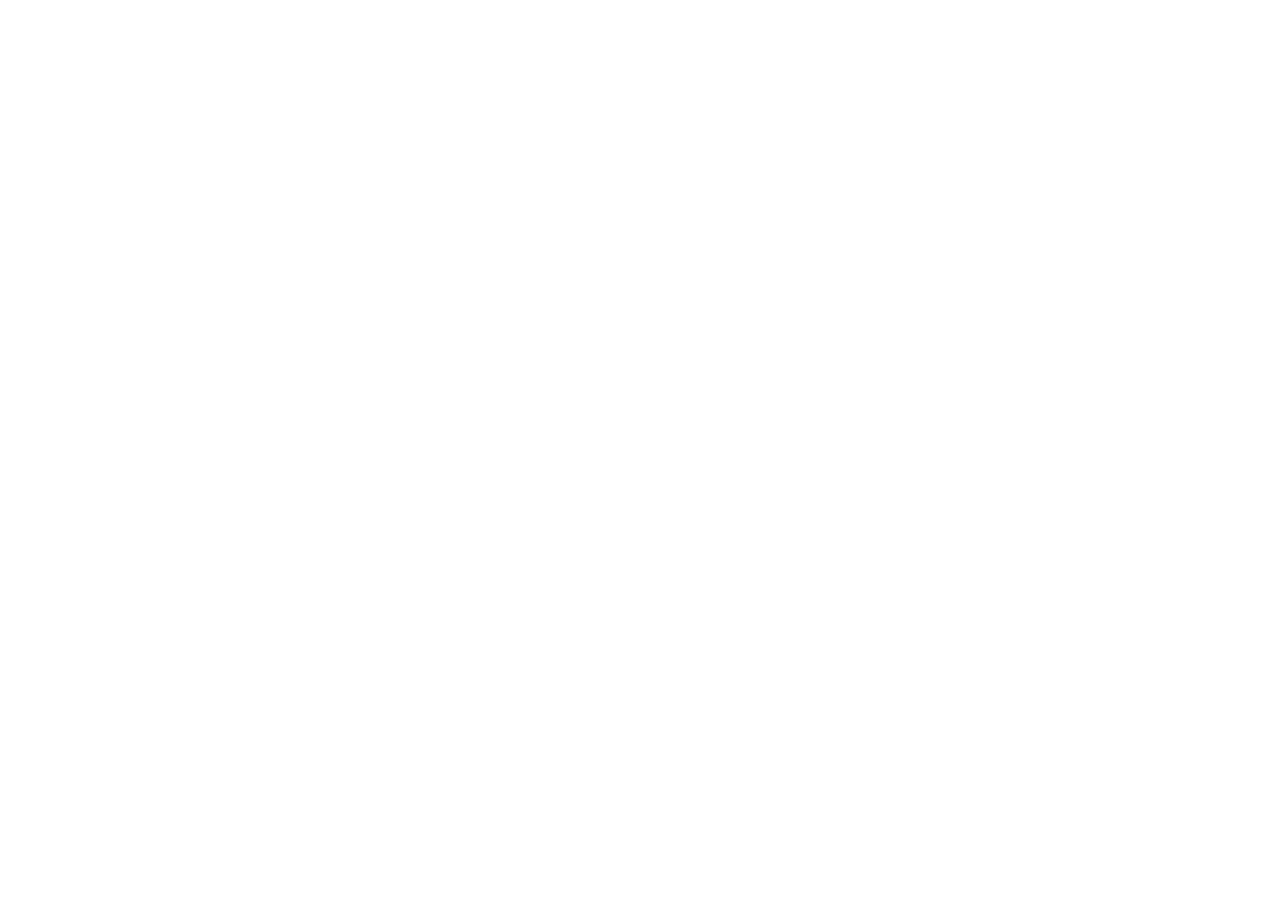
==== index.html @ a7f3b4ef "init project" ====
<!DOCTYPE html>
<html lang="en">
<head>
    <meta charset="UTF-8">
    <meta http-equiv="X-UA-Compatible" content="IE=edge">
    <meta name="viewport" content="width=device-width, initial-scale=1.0">
    <title>Document</title>
</head>
<body>
    
</body>
</html>
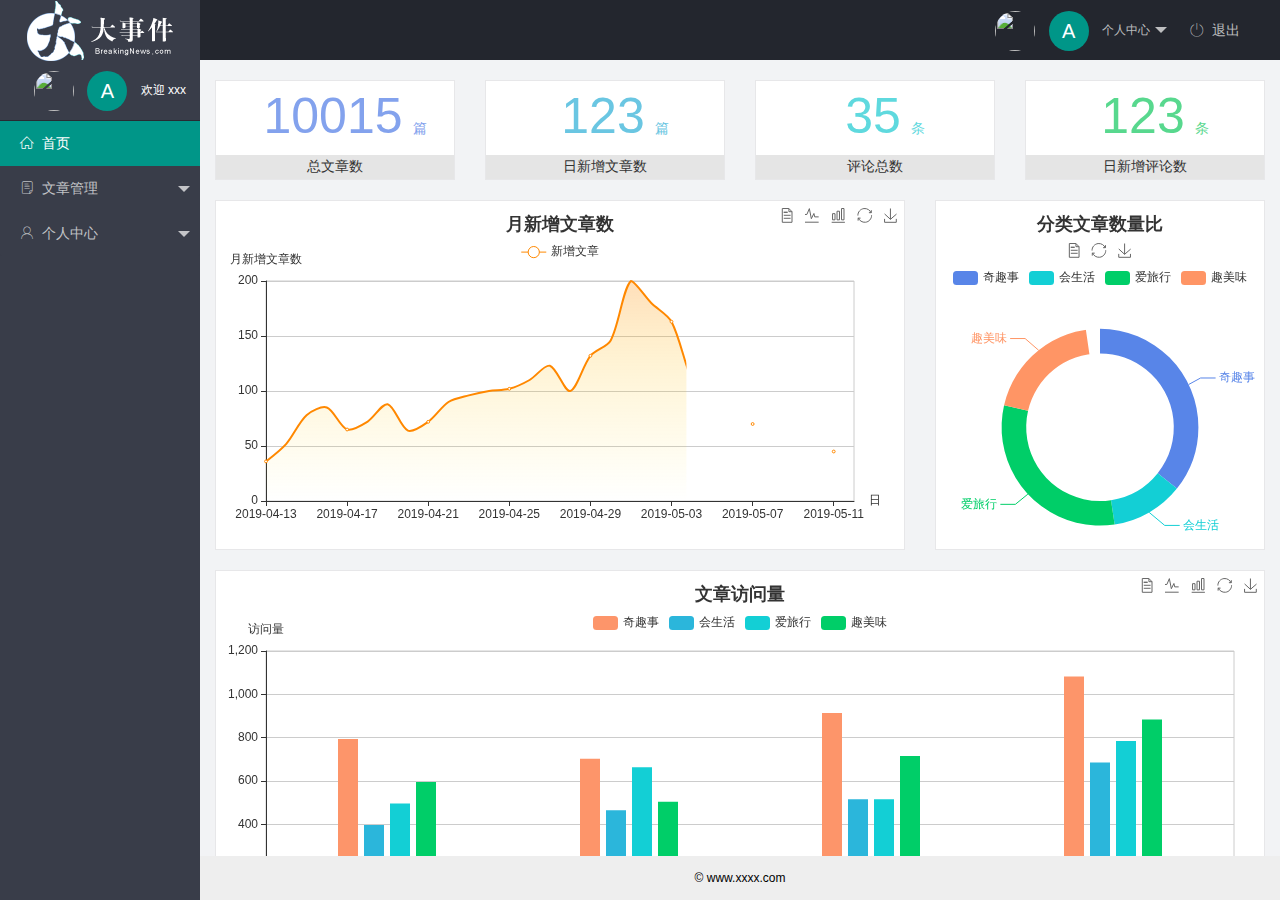
==== commit a05dfcfd: "完成了主页功能的开发" ====
--- a/index.html
+++ b/index.html
@@ -1,12 +1,96 @@
 <!DOCTYPE html>
 <html lang="en">
-<head>
-    <meta charset="UTF-8">
-    <meta http-equiv="X-UA-Compatible" content="IE=edge">
-    <meta name="viewport" content="width=device-width, initial-scale=1.0">
-    <title>Document</title>
-</head>
-<body>
-    
-</body>
+    <head>
+        <meta charset="UTF-8">
+        <meta http-equiv="X-UA-Compatible" content="IE=edge">
+        <meta name="viewport" content="width=device-width, initial-scale=1.0">
+        <title>后台主页</title>
+        <link rel="stylesheet" href="/assets/fonts/iconfont.css">
+        <link rel="stylesheet" href="/assets/lib/layui/css/layui.css">
+        <link rel="stylesheet" href="/assets/css/index.css">
+    </head>
+    <body>
+        <div class="layui-layout layui-layout-admin">
+            <div class="layui-header">
+                <div class="layui-logo layui-hide-xs layui-bg-black">
+                    <img src="/assets/images/logo.png" alt="">
+                </div>
+                <!-- 头部区域（可配合layui 已有的水平导航） -->
+                <ul class="layui-nav layui-layout-right">
+                    <li class="layui-nav-item">
+                        <a href="javascript:;" class="userinfo">
+                            <img
+                                src="//tva1.sinaimg.cn/crop.0.0.118.118.180/5db11ff4gw1e77d3nqrv8j203b03cweg.jpg"
+                                class="layui-nav-img">
+                            <span class="text-avatar">A</span>
+                            个人中心
+                        </a>
+                        <dl class="layui-nav-child">
+                            <dd><a href="">基本资料</a></dd>
+                            <dd><a href="">更换头像</a></dd>
+                            <dd><a href="">重置密码</a></dd>
+                        </dl>
+                    </li>
+                    <li class="layui-nav-item"><a href="javascript:;" id="btnLogout"><span class="iconfont
+                                icon-tuichu"></span>退出</a></li>
+                </ul>
+            </div>
+
+            <div class="layui-side layui-bg-black">
+                <div class="layui-side-scroll">
+                    <div class="userinfo">
+                        <img
+                            src="//tva1.sinaimg.cn/crop.0.0.118.118.180/5db11ff4gw1e77d3nqrv8j203b03cweg.jpg"
+                            class="layui-nav-img">
+                        <span class="text-avatar">A</span>
+                        <span id="welcome">欢迎 xxx</span>
+                    </div>
+                    <!-- 左侧导航区域（可配合layui已有的垂直导航） -->
+                    <ul class="layui-nav layui-nav-tree" lay-shrink="all">
+                        <li class="layui-nav-item layui-this"><a
+                                href="/home/dashboard.html" target="fm"><span
+                                    class="iconfont icon-home"></span>首页</a></li>
+                        <li class="layui-nav-item">
+                            <a class="" href="javascript:;"><span
+                                    class="iconfont icon-16"></span>文章管理</a>
+                            <dl class="layui-nav-child">
+                                <dd><a href="javascript:;"><i class="layui-icon
+                                            layui-icon-app"></i> 文章类别</a></dd>
+                                <dd><a href="javascript:;"><i class="layui-icon
+                                            layui-icon-app"></i> 文章列表</a></dd>
+                                <dd><a href="javascript:;"><i class="layui-icon
+                                            layui-icon-app"></i> 发布文章</a></dd>
+                            </dl>
+                        </li>
+                        <li class="layui-nav-item">
+                            <a href="javascript:;"><span class="iconfont
+                                    icon-user"></span>个人中心</a>
+                            <dl class="layui-nav-child">
+                                <dd><a href="javascript:;"><i class="layui-icon
+                                            layui-icon-app"></i> 基本资料</a></dd>
+                                <dd><a href="javascript:;"><i class="layui-icon
+                                            layui-icon-app"></i> 更换头像</a></dd>
+                                <dd><a href="javascript:;"><i class="layui-icon
+                                            layui-icon-app"></i> 重置密码</a></dd>
+                            </dl>
+                        </li>
+                    </ul>
+                </div>
+            </div>
+
+            <div class="layui-body">
+                <!-- 内容主体区域 -->
+                <iframe name="fm" src="/home/dashboard.html" frameborder="0"></iframe>
+            </div>
+
+            <div class="layui-footer">
+                <!-- 底部固定区域 -->
+                &copy; www.xxxx.com
+            </div>
+        </div>
+        <script src="/assets/lib/layui/layui.all.js"></script>
+        <script src="/assets/lib/jquery.js"></script>
+        <script src="/assets/js/baseAPI.js"></script>
+        <script src="/assets/js/index.js"></script>
+    </body>
 </html>--- a/assets/fonts/iconfont.css
+++ b/assets/fonts/iconfont.css
@@ -0,0 +1,37 @@
+@font-face {font-family: "iconfont";
+  src: url('iconfont.eot?t=1576139966484'); /* IE9 */
+  src: url('iconfont.eot?t=1576139966484#iefix') format('embedded-opentype'), /* IE6-IE8 */
+  url('[data-uri]') format('woff2'),
+  url('iconfont.woff?t=1576139966484') format('woff'),
+  url('iconfont.ttf?t=1576139966484') format('truetype'), /* chrome, firefox, opera, Safari, Android, iOS 4.2+ */
+  url('iconfont.svg?t=1576139966484#iconfont') format('svg'); /* iOS 4.1- */
+}
+
+.iconfont {
+  font-family: "iconfont" !important;
+  font-size: 16px;
+  font-style: normal;
+  -webkit-font-smoothing: antialiased;
+  -moz-osx-font-smoothing: grayscale;
+}
+
+.icon-home:before {
+  content: "\e6a9";
+}
+
+.icon-user:before {
+  content: "\e614";
+}
+
+.icon-pinglun:before {
+  content: "\e616";
+}
+
+.icon-tuichu:before {
+  content: "\e865";
+}
+
+.icon-16:before {
+  content: "\e615";
+}
+
--- a/assets/lib/layui/css/layui.css
+++ b/assets/lib/layui/css/layui.css
@@ -0,0 +1,2 @@
+/** layui-v2.5.5 MIT License By https://www.layui.com */
+ .layui-inline,img{display:inline-block;vertical-align:middle}h1,h2,h3,h4,h5,h6{font-weight:400}.layui-edge,.layui-header,.layui-inline,.layui-main{position:relative}.layui-body,.layui-edge,.layui-elip{overflow:hidden}.layui-btn,.layui-edge,.layui-inline,img{vertical-align:middle}.layui-btn,.layui-disabled,.layui-icon,.layui-unselect{-moz-user-select:none;-webkit-user-select:none;-ms-user-select:none}.layui-elip,.layui-form-checkbox span,.layui-form-pane .layui-form-label{text-overflow:ellipsis;white-space:nowrap}.layui-breadcrumb,.layui-tree-btnGroup{visibility:hidden}blockquote,body,button,dd,div,dl,dt,form,h1,h2,h3,h4,h5,h6,input,li,ol,p,pre,td,textarea,th,ul{margin:0;padding:0;-webkit-tap-highlight-color:rgba(0,0,0,0)}a:active,a:hover{outline:0}img{border:none}li{list-style:none}table{border-collapse:collapse;border-spacing:0}h4,h5,h6{font-size:100%}button,input,optgroup,option,select,textarea{font-family:inherit;font-size:inherit;font-style:inherit;font-weight:inherit;outline:0}pre{white-space:pre-wrap;white-space:-moz-pre-wrap;white-space:-pre-wrap;white-space:-o-pre-wrap;word-wrap:break-word}body{line-height:24px;font:14px Helvetica Neue,Helvetica,PingFang SC,Tahoma,Arial,sans-serif}hr{height:1px;margin:10px 0;border:0;clear:both}a{color:#333;text-decoration:none}a:hover{color:#777}a cite{font-style:normal;*cursor:pointer}.layui-border-box,.layui-border-box *{box-sizing:border-box}.layui-box,.layui-box *{box-sizing:content-box}.layui-clear{clear:both;*zoom:1}.layui-clear:after{content:'\20';clear:both;*zoom:1;display:block;height:0}.layui-inline{*display:inline;*zoom:1}.layui-edge{display:inline-block;width:0;height:0;border-width:6px;border-style:dashed;border-color:transparent}.layui-edge-top{top:-4px;border-bottom-color:#999;border-bottom-style:solid}.layui-edge-right{border-left-color:#999;border-left-style:solid}.layui-edge-bottom{top:2px;border-top-color:#999;border-top-style:solid}.layui-edge-left{border-right-color:#999;border-right-style:solid}.layui-disabled,.layui-disabled:hover{color:#d2d2d2!important;cursor:not-allowed!important}.layui-circle{border-radius:100%}.layui-show{display:block!important}.layui-hide{display:none!important}@font-face{font-family:layui-icon;src:url(../font/iconfont.eot?v=250);src:url(../font/iconfont.eot?v=250#iefix) format('embedded-opentype'),url(../font/iconfont.woff2?v=250) format('woff2'),url(../font/iconfont.woff?v=250) format('woff'),url(../font/iconfont.ttf?v=250) format('truetype'),url(../font/iconfont.svg?v=250#layui-icon) format('svg')}.layui-icon{font-family:layui-icon!important;font-size:16px;font-style:normal;-webkit-font-smoothing:antialiased;-moz-osx-font-smoothing:grayscale}.layui-icon-reply-fill:before{content:"\e611"}.layui-icon-set-fill:before{content:"\e614"}.layui-icon-menu-fill:before{content:"\e60f"}.layui-icon-search:before{content:"\e615"}.layui-icon-share:before{content:"\e641"}.layui-icon-set-sm:before{content:"\e620"}.layui-icon-engine:before{content:"\e628"}.layui-icon-close:before{content:"\1006"}.layui-icon-close-fill:before{content:"\1007"}.layui-icon-chart-screen:before{content:"\e629"}.layui-icon-star:before{content:"\e600"}.layui-icon-circle-dot:before{content:"\e617"}.layui-icon-chat:before{content:"\e606"}.layui-icon-release:before{content:"\e609"}.layui-icon-list:before{content:"\e60a"}.layui-icon-chart:before{content:"\e62c"}.layui-icon-ok-circle:before{content:"\1005"}.layui-icon-layim-theme:before{content:"\e61b"}.layui-icon-table:before{content:"\e62d"}.layui-icon-right:before{content:"\e602"}.layui-icon-left:before{content:"\e603"}.layui-icon-cart-simple:before{content:"\e698"}.layui-icon-face-cry:before{content:"\e69c"}.layui-icon-face-smile:before{content:"\e6af"}.layui-icon-survey:before{content:"\e6b2"}.layui-icon-tree:before{content:"\e62e"}.layui-icon-upload-circle:before{content:"\e62f"}.layui-icon-add-circle:before{content:"\e61f"}.layui-icon-download-circle:before{content:"\e601"}.layui-icon-templeate-1:before{content:"\e630"}.layui-icon-util:before{content:"\e631"}.layui-icon-face-surprised:before{content:"\e664"}.layui-icon-edit:before{content:"\e642"}.layui-icon-speaker:before{content:"\e645"}.layui-icon-down:before{content:"\e61a"}.layui-icon-file:before{content:"\e621"}.layui-icon-layouts:before{content:"\e632"}.layui-icon-rate-half:before{content:"\e6c9"}.layui-icon-add-circle-fine:before{content:"\e608"}.layui-icon-prev-circle:before{content:"\e633"}.layui-icon-read:before{content:"\e705"}.layui-icon-404:before{content:"\e61c"}.layui-icon-carousel:before{content:"\e634"}.layui-icon-help:before{content:"\e607"}.layui-icon-code-circle:before{content:"\e635"}.layui-icon-water:before{content:"\e636"}.layui-icon-username:before{content:"\e66f"}.layui-icon-find-fill:before{content:"\e670"}.layui-icon-about:before{content:"\e60b"}.layui-icon-location:before{content:"\e715"}.layui-icon-up:before{content:"\e619"}.layui-icon-pause:before{content:"\e651"}.layui-icon-date:before{content:"\e637"}.layui-icon-layim-uploadfile:before{content:"\e61d"}.layui-icon-delete:before{content:"\e640"}.layui-icon-play:before{content:"\e652"}.layui-icon-top:before{content:"\e604"}.layui-icon-friends:before{content:"\e612"}.layui-icon-refresh-3:before{content:"\e9aa"}.layui-icon-ok:before{content:"\e605"}.layui-icon-layer:before{content:"\e638"}.layui-icon-face-smile-fine:before{content:"\e60c"}.layui-icon-dollar:before{content:"\e659"}.layui-icon-group:before{content:"\e613"}.layui-icon-layim-download:before{content:"\e61e"}.layui-icon-picture-fine:before{content:"\e60d"}.layui-icon-link:before{content:"\e64c"}.layui-icon-diamond:before{content:"\e735"}.layui-icon-log:before{content:"\e60e"}.layui-icon-rate-solid:before{content:"\e67a"}.layui-icon-fonts-del:before{content:"\e64f"}.layui-icon-unlink:before{content:"\e64d"}.layui-icon-fonts-clear:before{content:"\e639"}.layui-icon-triangle-r:before{content:"\e623"}.layui-icon-circle:before{content:"\e63f"}.layui-icon-radio:before{content:"\e643"}.layui-icon-align-center:before{content:"\e647"}.layui-icon-align-right:before{content:"\e648"}.layui-icon-align-left:before{content:"\e649"}.layui-icon-loading-1:before{content:"\e63e"}.layui-icon-return:before{content:"\e65c"}.layui-icon-fonts-strong:before{content:"\e62b"}.layui-icon-upload:before{content:"\e67c"}.layui-icon-dialogue:before{content:"\e63a"}.layui-icon-video:before{content:"\e6ed"}.layui-icon-headset:before{content:"\e6fc"}.layui-icon-cellphone-fine:before{content:"\e63b"}.layui-icon-add-1:before{content:"\e654"}.layui-icon-face-smile-b:before{content:"\e650"}.layui-icon-fonts-html:before{content:"\e64b"}.layui-icon-form:before{content:"\e63c"}.layui-icon-cart:before{content:"\e657"}.layui-icon-camera-fill:before{content:"\e65d"}.layui-icon-tabs:before{content:"\e62a"}.layui-icon-fonts-code:before{content:"\e64e"}.layui-icon-fire:before{content:"\e756"}.layui-icon-set:before{content:"\e716"}.layui-icon-fonts-u:before{content:"\e646"}.layui-icon-triangle-d:before{content:"\e625"}.layui-icon-tips:before{content:"\e702"}.layui-icon-picture:before{content:"\e64a"}.layui-icon-more-vertical:before{content:"\e671"}.layui-icon-flag:before{content:"\e66c"}.layui-icon-loading:before{content:"\e63d"}.layui-icon-fonts-i:before{content:"\e644"}.layui-icon-refresh-1:before{content:"\e666"}.layui-icon-rmb:before{content:"\e65e"}.layui-icon-home:before{content:"\e68e"}.layui-icon-user:before{content:"\e770"}.layui-icon-notice:before{content:"\e667"}.layui-icon-login-weibo:before{content:"\e675"}.layui-icon-voice:before{content:"\e688"}.layui-icon-upload-drag:before{content:"\e681"}.layui-icon-login-qq:before{content:"\e676"}.layui-icon-snowflake:before{content:"\e6b1"}.layui-icon-file-b:before{content:"\e655"}.layui-icon-template:before{content:"\e663"}.layui-icon-auz:before{content:"\e672"}.layui-icon-console:before{content:"\e665"}.layui-icon-app:before{content:"\e653"}.layui-icon-prev:before{content:"\e65a"}.layui-icon-website:before{content:"\e7ae"}.layui-icon-next:before{content:"\e65b"}.layui-icon-component:before{content:"\e857"}.layui-icon-more:before{content:"\e65f"}.layui-icon-login-wechat:before{content:"\e677"}.layui-icon-shrink-right:before{content:"\e668"}.layui-icon-spread-left:before{content:"\e66b"}.layui-icon-camera:before{content:"\e660"}.layui-icon-note:before{content:"\e66e"}.layui-icon-refresh:before{content:"\e669"}.layui-icon-female:before{content:"\e661"}.layui-icon-male:before{content:"\e662"}.layui-icon-password:before{content:"\e673"}.layui-icon-senior:before{content:"\e674"}.layui-icon-theme:before{content:"\e66a"}.layui-icon-tread:before{content:"\e6c5"}.layui-icon-praise:before{content:"\e6c6"}.layui-icon-star-fill:before{content:"\e658"}.layui-icon-rate:before{content:"\e67b"}.layui-icon-template-1:before{content:"\e656"}.layui-icon-vercode:before{content:"\e679"}.layui-icon-cellphone:before{content:"\e678"}.layui-icon-screen-full:before{content:"\e622"}.layui-icon-screen-restore:before{content:"\e758"}.layui-icon-cols:before{content:"\e610"}.layui-icon-export:before{content:"\e67d"}.layui-icon-print:before{content:"\e66d"}.layui-icon-slider:before{content:"\e714"}.layui-icon-addition:before{content:"\e624"}.layui-icon-subtraction:before{content:"\e67e"}.layui-icon-service:before{content:"\e626"}.layui-icon-transfer:before{content:"\e691"}.layui-main{width:1140px;margin:0 auto}.layui-header{z-index:1000;height:60px}.layui-header a:hover{transition:all .5s;-webkit-transition:all .5s}.layui-side{position:fixed;left:0;top:0;bottom:0;z-index:999;width:200px;overflow-x:hidden}.layui-side-scroll{position:relative;width:220px;height:100%;overflow-x:hidden}.layui-body{position:absolute;left:200px;right:0;top:0;bottom:0;z-index:998;width:auto;overflow-y:auto;box-sizing:border-box}.layui-layout-body{overflow:hidden}.layui-layout-admin .layui-header{background-color:#23262E}.layui-layout-admin .layui-side{top:60px;width:200px;overflow-x:hidden}.layui-layout-admin .layui-body{position:fixed;top:60px;bottom:44px}.layui-layout-admin .layui-main{width:auto;margin:0 15px}.layui-layout-admin .layui-footer{position:fixed;left:200px;right:0;bottom:0;height:44px;line-height:44px;padding:0 15px;background-color:#eee}.layui-layout-admin .layui-logo{position:absolute;left:0;top:0;width:200px;height:100%;line-height:60px;text-align:center;color:#009688;font-size:16px}.layui-layout-admin .layui-header .layui-nav{background:0 0}.layui-layout-left{position:absolute!important;left:200px;top:0}.layui-layout-right{position:absolute!important;right:0;top:0}.layui-container{position:relative;margin:0 auto;padding:0 15px;box-sizing:border-box}.layui-fluid{position:relative;margin:0 auto;padding:0 15px}.layui-row:after,.layui-row:before{content:'';display:block;clear:both}.layui-col-lg1,.layui-col-lg10,.layui-col-lg11,.layui-col-lg12,.layui-col-lg2,.layui-col-lg3,.layui-col-lg4,.layui-col-lg5,.layui-col-lg6,.layui-col-lg7,.layui-col-lg8,.layui-col-lg9,.layui-col-md1,.layui-col-md10,.layui-col-md11,.layui-col-md12,.layui-col-md2,.layui-col-md3,.layui-col-md4,.layui-col-md5,.layui-col-md6,.layui-col-md7,.layui-col-md8,.layui-col-md9,.layui-col-sm1,.layui-col-sm10,.layui-col-sm11,.layui-col-sm12,.layui-col-sm2,.layui-col-sm3,.layui-col-sm4,.layui-col-sm5,.layui-col-sm6,.layui-col-sm7,.layui-col-sm8,.layui-col-sm9,.layui-col-xs1,.layui-col-xs10,.layui-col-xs11,.layui-col-xs12,.layui-col-xs2,.layui-col-xs3,.layui-col-xs4,.layui-col-xs5,.layui-col-xs6,.layui-col-xs7,.layui-col-xs8,.layui-col-xs9{position:relative;display:block;box-sizing:border-box}.layui-col-xs1,.layui-col-xs10,.layui-col-xs11,.layui-col-xs12,.layui-col-xs2,.layui-col-xs3,.layui-col-xs4,.layui-col-xs5,.layui-col-xs6,.layui-col-xs7,.layui-col-xs8,.layui-col-xs9{float:left}.layui-col-xs1{width:8.33333333%}.layui-col-xs2{width:16.66666667%}.layui-col-xs3{width:25%}.layui-col-xs4{width:33.33333333%}.layui-col-xs5{width:41.66666667%}.layui-col-xs6{width:50%}.layui-col-xs7{width:58.33333333%}.layui-col-xs8{width:66.66666667%}.layui-col-xs9{width:75%}.layui-col-xs10{width:83.33333333%}.layui-col-xs11{width:91.66666667%}.layui-col-xs12{width:100%}.layui-col-xs-offset1{margin-left:8.33333333%}.layui-col-xs-offset2{margin-left:16.66666667%}.layui-col-xs-offset3{margin-left:25%}.layui-col-xs-offset4{margin-left:33.33333333%}.layui-col-xs-offset5{margin-left:41.66666667%}.layui-col-xs-offset6{margin-left:50%}.layui-col-xs-offset7{margin-left:58.33333333%}.layui-col-xs-offset8{margin-left:66.66666667%}.layui-col-xs-offset9{margin-left:75%}.layui-col-xs-offset10{margin-left:83.33333333%}.layui-col-xs-offset11{margin-left:91.66666667%}.layui-col-xs-offset12{margin-left:100%}@media screen and (max-width:768px){.layui-hide-xs{display:none!important}.layui-show-xs-block{display:block!important}.layui-show-xs-inline{display:inline!important}.layui-show-xs-inline-block{display:inline-block!important}}@media screen and (min-width:768px){.layui-container{width:750px}.layui-hide-sm{display:none!important}.layui-show-sm-block{display:block!important}.layui-show-sm-inline{display:inline!important}.layui-show-sm-inline-block{display:inline-block!important}.layui-col-sm1,.layui-col-sm10,.layui-col-sm11,.layui-col-sm12,.layui-col-sm2,.layui-col-sm3,.layui-col-sm4,.layui-col-sm5,.layui-col-sm6,.layui-col-sm7,.layui-col-sm8,.layui-col-sm9{float:left}.layui-col-sm1{width:8.33333333%}.layui-col-sm2{width:16.66666667%}.layui-col-sm3{width:25%}.layui-col-sm4{width:33.33333333%}.layui-col-sm5{width:41.66666667%}.layui-col-sm6{width:50%}.layui-col-sm7{width:58.33333333%}.layui-col-sm8{width:66.66666667%}.layui-col-sm9{width:75%}.layui-col-sm10{width:83.33333333%}.layui-col-sm11{width:91.66666667%}.layui-col-sm12{width:100%}.layui-col-sm-offset1{margin-left:8.33333333%}.layui-col-sm-offset2{margin-left:16.66666667%}.layui-col-sm-offset3{margin-left:25%}.layui-col-sm-offset4{margin-left:33.33333333%}.layui-col-sm-offset5{margin-left:41.66666667%}.layui-col-sm-offset6{margin-left:50%}.layui-col-sm-offset7{margin-left:58.33333333%}.layui-col-sm-offset8{margin-left:66.66666667%}.layui-col-sm-offset9{margin-left:75%}.layui-col-sm-offset10{margin-left:83.33333333%}.layui-col-sm-offset11{margin-left:91.66666667%}.layui-col-sm-offset12{margin-left:100%}}@media screen and (min-width:992px){.layui-container{width:970px}.layui-hide-md{display:none!important}.layui-show-md-block{display:block!important}.layui-show-md-inline{display:inline!important}.layui-show-md-inline-block{display:inline-block!important}.layui-col-md1,.layui-col-md10,.layui-col-md11,.layui-col-md12,.layui-col-md2,.layui-col-md3,.layui-col-md4,.layui-col-md5,.layui-col-md6,.layui-col-md7,.layui-col-md8,.layui-col-md9{float:left}.layui-col-md1{width:8.33333333%}.layui-col-md2{width:16.66666667%}.layui-col-md3{width:25%}.layui-col-md4{width:33.33333333%}.layui-col-md5{width:41.66666667%}.layui-col-md6{width:50%}.layui-col-md7{width:58.33333333%}.layui-col-md8{width:66.66666667%}.layui-col-md9{width:75%}.layui-col-md10{width:83.33333333%}.layui-col-md11{width:91.66666667%}.layui-col-md12{width:100%}.layui-col-md-offset1{margin-left:8.33333333%}.layui-col-md-offset2{margin-left:16.66666667%}.layui-col-md-offset3{margin-left:25%}.layui-col-md-offset4{margin-left:33.33333333%}.layui-col-md-offset5{margin-left:41.66666667%}.layui-col-md-offset6{margin-left:50%}.layui-col-md-offset7{margin-left:58.33333333%}.layui-col-md-offset8{margin-left:66.66666667%}.layui-col-md-offset9{margin-left:75%}.layui-col-md-offset10{margin-left:83.33333333%}.layui-col-md-offset11{margin-left:91.66666667%}.layui-col-md-offset12{margin-left:100%}}@media screen and (min-width:1200px){.layui-container{width:1170px}.layui-hide-lg{display:none!important}.layui-show-lg-block{display:block!important}.layui-show-lg-inline{display:inline!important}.layui-show-lg-inline-block{display:inline-block!important}.layui-col-lg1,.layui-col-lg10,.layui-col-lg11,.layui-col-lg12,.layui-col-lg2,.layui-col-lg3,.layui-col-lg4,.layui-col-lg5,.layui-col-lg6,.layui-col-lg7,.layui-col-lg8,.layui-col-lg9{float:left}.layui-col-lg1{width:8.33333333%}.layui-col-lg2{width:16.66666667%}.layui-col-lg3{width:25%}.layui-col-lg4{width:33.33333333%}.layui-col-lg5{width:41.66666667%}.layui-col-lg6{width:50%}.layui-col-lg7{width:58.33333333%}.layui-col-lg8{width:66.66666667%}.layui-col-lg9{width:75%}.layui-col-lg10{width:83.33333333%}.layui-col-lg11{width:91.66666667%}.layui-col-lg12{width:100%}.layui-col-lg-offset1{margin-left:8.33333333%}.layui-col-lg-offset2{margin-left:16.66666667%}.layui-col-lg-offset3{margin-left:25%}.layui-col-lg-offset4{margin-left:33.33333333%}.layui-col-lg-offset5{margin-left:41.66666667%}.layui-col-lg-offset6{margin-left:50%}.layui-col-lg-offset7{margin-left:58.33333333%}.layui-col-lg-offset8{margin-left:66.66666667%}.layui-col-lg-offset9{margin-left:75%}.layui-col-lg-offset10{margin-left:83.33333333%}.layui-col-lg-offset11{margin-left:91.66666667%}.layui-col-lg-offset12{margin-left:100%}}.layui-col-space1{margin:-.5px}.layui-col-space1>*{padding:.5px}.layui-col-space3{margin:-1.5px}.layui-col-space3>*{padding:1.5px}.layui-col-space5{margin:-2.5px}.layui-col-space5>*{padding:2.5px}.layui-col-space8{margin:-3.5px}.layui-col-space8>*{padding:3.5px}.layui-col-space10{margin:-5px}.layui-col-space10>*{padding:5px}.layui-col-space12{margin:-6px}.layui-col-space12>*{padding:6px}.layui-col-space15{margin:-7.5px}.layui-col-space15>*{padding:7.5px}.layui-col-space18{margin:-9px}.layui-col-space18>*{padding:9px}.layui-col-space20{margin:-10px}.layui-col-space20>*{padding:10px}.layui-col-space22{margin:-11px}.layui-col-space22>*{padding:11px}.layui-col-space25{margin:-12.5px}.layui-col-space25>*{padding:12.5px}.layui-col-space30{margin:-15px}.layui-col-space30>*{padding:15px}.layui-btn,.layui-input,.layui-select,.layui-textarea,.layui-upload-button{outline:0;-webkit-appearance:none;transition:all .3s;-webkit-transition:all .3s;box-sizing:border-box}.layui-elem-quote{margin-bottom:10px;padding:15px;line-height:22px;border-left:5px solid #009688;border-radius:0 2px 2px 0;background-color:#f2f2f2}.layui-quote-nm{border-style:solid;border-width:1px 1px 1px 5px;background:0 0}.layui-elem-field{margin-bottom:10px;padding:0;border-width:1px;border-style:solid}.layui-elem-field legend{margin-left:20px;padding:0 10px;font-size:20px;font-weight:300}.layui-field-title{margin:10px 0 20px;border-width:1px 0 0}.layui-field-box{padding:10px 15px}.layui-field-title .layui-field-box{padding:10px 0}.layui-progress{position:relative;height:6px;border-radius:20px;background-color:#e2e2e2}.layui-progress-bar{position:absolute;left:0;top:0;width:0;max-width:100%;height:6px;border-radius:20px;text-align:right;background-color:#5FB878;transition:all .3s;-webkit-transition:all .3s}.layui-progress-big,.layui-progress-big .layui-progress-bar{height:18px;line-height:18px}.layui-progress-text{position:relative;top:-20px;line-height:18px;font-size:12px;color:#666}.layui-progress-big .layui-progress-text{position:static;padding:0 10px;color:#fff}.layui-collapse{border-width:1px;border-style:solid;border-radius:2px}.layui-colla-content,.layui-colla-item{border-top-width:1px;border-top-style:solid}.layui-colla-item:first-child{border-top:none}.layui-colla-title{position:relative;height:42px;line-height:42px;padding:0 15px 0 35px;color:#333;background-color:#f2f2f2;cursor:pointer;font-size:14px;overflow:hidden}.layui-colla-content{display:none;padding:10px 15px;line-height:22px;color:#666}.layui-colla-icon{position:absolute;left:15px;top:0;font-size:14px}.layui-card{margin-bottom:15px;border-radius:2px;background-color:#fff;box-shadow:0 1px 2px 0 rgba(0,0,0,.05)}.layui-card:last-child{margin-bottom:0}.layui-card-header{position:relative;height:42px;line-height:42px;padding:0 15px;border-bottom:1px solid #f6f6f6;color:#333;border-radius:2px 2px 0 0;font-size:14px}.layui-bg-black,.layui-bg-blue,.layui-bg-cyan,.layui-bg-green,.layui-bg-orange,.layui-bg-red{color:#fff!important}.layui-card-body{position:relative;padding:10px 15px;line-height:24px}.layui-card-body[pad15]{padding:15px}.layui-card-body[pad20]{padding:20px}.layui-card-body .layui-table{margin:5px 0}.layui-card .layui-tab{margin:0}.layui-panel-window{position:relative;padding:15px;border-radius:0;border-top:5px solid #E6E6E6;background-color:#fff}.layui-auxiliar-moving{position:fixed;left:0;right:0;top:0;bottom:0;width:100%;height:100%;background:0 0;z-index:9999999999}.layui-form-label,.layui-form-mid,.layui-form-select,.layui-input-block,.layui-input-inline,.layui-textarea{position:relative}.layui-bg-red{background-color:#FF5722!important}.layui-bg-orange{background-color:#FFB800!important}.layui-bg-green{background-color:#009688!important}.layui-bg-cyan{background-color:#2F4056!important}.layui-bg-blue{background-color:#1E9FFF!important}.layui-bg-black{background-color:#393D49!important}.layui-bg-gray{background-color:#eee!important;color:#666!important}.layui-badge-rim,.layui-colla-content,.layui-colla-item,.layui-collapse,.layui-elem-field,.layui-form-pane .layui-form-item[pane],.layui-form-pane .layui-form-label,.layui-input,.layui-layedit,.layui-layedit-tool,.layui-quote-nm,.layui-select,.layui-tab-bar,.layui-tab-card,.layui-tab-title,.layui-tab-title .layui-this:after,.layui-textarea{border-color:#e6e6e6}.layui-timeline-item:before,hr{background-color:#e6e6e6}.layui-text{line-height:22px;font-size:14px;color:#666}.layui-text h1,.layui-text h2,.layui-text h3{font-weight:500;color:#333}.layui-text h1{font-size:30px}.layui-text h2{font-size:24px}.layui-text h3{font-size:18px}.layui-text a:not(.layui-btn){color:#01AAED}.layui-text a:not(.layui-btn):hover{text-decoration:underline}.layui-text ul{padding:5px 0 5px 15px}.layui-text ul li{margin-top:5px;list-style-type:disc}.layui-text em,.layui-word-aux{color:#999!important;padding:0 5px!important}.layui-btn{display:inline-block;height:38px;line-height:38px;padding:0 18px;background-color:#009688;color:#fff;white-space:nowrap;text-align:center;font-size:14px;border:none;border-radius:2px;cursor:pointer}.layui-btn:hover{opacity:.8;filter:alpha(opacity=80);color:#fff}.layui-btn:active{opacity:1;filter:alpha(opacity=100)}.layui-btn+.layui-btn{margin-left:10px}.layui-btn-container{font-size:0}.layui-btn-container .layui-btn{margin-right:10px;margin-bottom:10px}.layui-btn-container .layui-btn+.layui-btn{margin-left:0}.layui-table .layui-btn-container .layui-btn{margin-bottom:9px}.layui-btn-radius{border-radius:100px}.layui-btn .layui-icon{margin-right:3px;font-size:18px;vertical-align:bottom;vertical-align:middle\9}.layui-btn-primary{border:1px solid #C9C9C9;background-color:#fff;color:#555}.layui-btn-primary:hover{border-color:#009688;color:#333}.layui-btn-normal{background-color:#1E9FFF}.layui-btn-warm{background-color:#FFB800}.layui-btn-danger{background-color:#FF5722}.layui-btn-checked{background-color:#5FB878}.layui-btn-disabled,.layui-btn-disabled:active,.layui-btn-disabled:hover{border:1px solid #e6e6e6;background-color:#FBFBFB;color:#C9C9C9;cursor:not-allowed;opacity:1}.layui-btn-lg{height:44px;line-height:44px;padding:0 25px;font-size:16px}.layui-btn-sm{height:30px;line-height:30px;padding:0 10px;font-size:12px}.layui-btn-sm i{font-size:16px!important}.layui-btn-xs{height:22px;line-height:22px;padding:0 5px;font-size:12px}.layui-btn-xs i{font-size:14px!important}.layui-btn-group{display:inline-block;vertical-align:middle;font-size:0}.layui-btn-group .layui-btn{margin-left:0!important;margin-right:0!important;border-left:1px solid rgba(255,255,255,.5);border-radius:0}.layui-btn-group .layui-btn-primary{border-left:none}.layui-btn-group .layui-btn-primary:hover{border-color:#C9C9C9;color:#009688}.layui-btn-group .layui-btn:first-child{border-left:none;border-radius:2px 0 0 2px}.layui-btn-group .layui-btn-primary:first-child{border-left:1px solid #c9c9c9}.layui-btn-group .layui-btn:last-child{border-radius:0 2px 2px 0}.layui-btn-group .layui-btn+.layui-btn{margin-left:0}.layui-btn-group+.layui-btn-group{margin-left:10px}.layui-btn-fluid{width:100%}.layui-input,.layui-select,.layui-textarea{height:38px;line-height:1.3;line-height:38px\9;border-width:1px;border-style:solid;background-color:#fff;border-radius:2px}.layui-input::-webkit-input-placeholder,.layui-select::-webkit-input-placeholder,.layui-textarea::-webkit-input-placeholder{line-height:1.3}.layui-input,.layui-textarea{display:block;width:100%;padding-left:10px}.layui-input:hover,.layui-textarea:hover{border-color:#D2D2D2!important}.layui-input:focus,.layui-textarea:focus{border-color:#C9C9C9!important}.layui-textarea{min-height:100px;height:auto;line-height:20px;padding:6px 10px;resize:vertical}.layui-select{padding:0 10px}.layui-form input[type=checkbox],.layui-form input[type=radio],.layui-form select{display:none}.layui-form [lay-ignore]{display:initial}.layui-form-item{margin-bottom:15px;clear:both;*zoom:1}.layui-form-item:after{content:'\20';clear:both;*zoom:1;display:block;height:0}.layui-form-label{float:left;display:block;padding:9px 15px;width:80px;font-weight:400;line-height:20px;text-align:right}.layui-form-label-col{display:block;float:none;padding:9px 0;line-height:20px;text-align:left}.layui-form-item .layui-inline{margin-bottom:5px;margin-right:10px}.layui-input-block{margin-left:110px;min-height:36px}.layui-input-inline{display:inline-block;vertical-align:middle}.layui-form-item .layui-input-inline{float:left;width:190px;margin-right:10px}.layui-form-text .layui-input-inline{width:auto}.layui-form-mid{float:left;display:block;padding:9px 0!important;line-height:20px;margin-right:10px}.layui-form-danger+.layui-form-select .layui-input,.layui-form-danger:focus{border-color:#FF5722!important}.layui-form-select .layui-input{padding-right:30px;cursor:pointer}.layui-form-select .layui-edge{position:absolute;right:10px;top:50%;margin-top:-3px;cursor:pointer;border-width:6px;border-top-color:#c2c2c2;border-top-style:solid;transition:all .3s;-webkit-transition:all .3s}.layui-form-select dl{display:none;position:absolute;left:0;top:42px;padding:5px 0;z-index:899;min-width:100%;border:1px solid #d2d2d2;max-height:300px;overflow-y:auto;background-color:#fff;border-radius:2px;box-shadow:0 2px 4px rgba(0,0,0,.12);box-sizing:border-box}.layui-form-select dl dd,.layui-form-select dl dt{padding:0 10px;line-height:36px;white-space:nowrap;overflow:hidden;text-overflow:ellipsis}.layui-form-select dl dt{font-size:12px;color:#999}.layui-form-select dl dd{cursor:pointer}.layui-form-select dl dd:hover{background-color:#f2f2f2;-webkit-transition:.5s all;transition:.5s all}.layui-form-select .layui-select-group dd{padding-left:20px}.layui-form-select dl dd.layui-select-tips{padding-left:10px!important;color:#999}.layui-form-select dl dd.layui-this{background-color:#5FB878;color:#fff}.layui-form-checkbox,.layui-form-select dl dd.layui-disabled{background-color:#fff}.layui-form-selected dl{display:block}.layui-form-checkbox,.layui-form-checkbox *,.layui-form-switch{display:inline-block;vertical-align:middle}.layui-form-selected .layui-edge{margin-top:-9px;-webkit-transform:rotate(180deg);transform:rotate(180deg);margin-top:-3px\9}:root .layui-form-selected .layui-edge{margin-top:-9px\0/IE9}.layui-form-selectup dl{top:auto;bottom:42px}.layui-select-none{margin:5px 0;text-align:center;color:#999}.layui-select-disabled .layui-disabled{border-color:#eee!important}.layui-select-disabled .layui-edge{border-top-color:#d2d2d2}.layui-form-checkbox{position:relative;height:30px;line-height:30px;margin-right:10px;padding-right:30px;cursor:pointer;font-size:0;-webkit-transition:.1s linear;transition:.1s linear;box-sizing:border-box}.layui-form-checkbox span{padding:0 10px;height:100%;font-size:14px;border-radius:2px 0 0 2px;background-color:#d2d2d2;color:#fff;overflow:hidden}.layui-form-checkbox:hover span{background-color:#c2c2c2}.layui-form-checkbox i{position:absolute;right:0;top:0;width:30px;height:28px;border:1px solid #d2d2d2;border-left:none;border-radius:0 2px 2px 0;color:#fff;font-size:20px;text-align:center}.layui-form-checkbox:hover i{border-color:#c2c2c2;color:#c2c2c2}.layui-form-checked,.layui-form-checked:hover{border-color:#5FB878}.layui-form-checked span,.layui-form-checked:hover span{background-color:#5FB878}.layui-form-checked i,.layui-form-checked:hover i{color:#5FB878}.layui-form-item .layui-form-checkbox{margin-top:4px}.layui-form-checkbox[lay-skin=primary]{height:auto!important;line-height:normal!important;min-width:18px;min-height:18px;border:none!important;margin-right:0;padding-left:28px;padding-right:0;background:0 0}.layui-form-checkbox[lay-skin=primary] span{padding-left:0;padding-right:15px;line-height:18px;background:0 0;color:#666}.layui-form-checkbox[lay-skin=primary] i{right:auto;left:0;width:16px;height:16px;line-height:16px;border:1px solid #d2d2d2;font-size:12px;border-radius:2px;background-color:#fff;-webkit-transition:.1s linear;transition:.1s linear}.layui-form-checkbox[lay-skin=primary]:hover i{border-color:#5FB878;color:#fff}.layui-form-checked[lay-skin=primary] i{border-color:#5FB878!important;background-color:#5FB878;color:#fff}.layui-checkbox-disbaled[lay-skin=primary] span{background:0 0!important;color:#c2c2c2}.layui-checkbox-disbaled[lay-skin=primary]:hover i{border-color:#d2d2d2}.layui-form-item .layui-form-checkbox[lay-skin=primary]{margin-top:10px}.layui-form-switch{position:relative;height:22px;line-height:22px;min-width:35px;padding:0 5px;margin-top:8px;border:1px solid #d2d2d2;border-radius:20px;cursor:pointer;background-color:#fff;-webkit-transition:.1s linear;transition:.1s linear}.layui-form-switch i{position:absolute;left:5px;top:3px;width:16px;height:16px;border-radius:20px;background-color:#d2d2d2;-webkit-transition:.1s linear;transition:.1s linear}.layui-form-switch em{position:relative;top:0;width:25px;margin-left:21px;padding:0!important;text-align:center!important;color:#999!important;font-style:normal!important;font-size:12px}.layui-form-onswitch{border-color:#5FB878;background-color:#5FB878}.layui-checkbox-disbaled,.layui-checkbox-disbaled i{border-color:#e2e2e2!important}.layui-form-onswitch i{left:100%;margin-left:-21px;background-color:#fff}.layui-form-onswitch em{margin-left:5px;margin-right:21px;color:#fff!important}.layui-checkbox-disbaled span{background-color:#e2e2e2!important}.layui-checkbox-disbaled:hover i{color:#fff!important}[lay-radio]{display:none}.layui-form-radio,.layui-form-radio *{display:inline-block;vertical-align:middle}.layui-form-radio{line-height:28px;margin:6px 10px 0 0;padding-right:10px;cursor:pointer;font-size:0}.layui-form-radio *{font-size:14px}.layui-form-radio>i{margin-right:8px;font-size:22px;color:#c2c2c2}.layui-form-radio>i:hover,.layui-form-radioed>i{color:#5FB878}.layui-radio-disbaled>i{color:#e2e2e2!important}.layui-form-pane .layui-form-label{width:110px;padding:8px 15px;height:38px;line-height:20px;border-width:1px;border-style:solid;border-radius:2px 0 0 2px;text-align:center;background-color:#FBFBFB;overflow:hidden;box-sizing:border-box}.layui-form-pane .layui-input-inline{margin-left:-1px}.layui-form-pane .layui-input-block{margin-left:110px;left:-1px}.layui-form-pane .layui-input{border-radius:0 2px 2px 0}.layui-form-pane .layui-form-text .layui-form-label{float:none;width:100%;border-radius:2px;box-sizing:border-box;text-align:left}.layui-form-pane .layui-form-text .layui-input-inline{display:block;margin:0;top:-1px;clear:both}.layui-form-pane .layui-form-text .layui-input-block{margin:0;left:0;top:-1px}.layui-form-pane .layui-form-text .layui-textarea{min-height:100px;border-radius:0 0 2px 2px}.layui-form-pane .layui-form-checkbox{margin:4px 0 4px 10px}.layui-form-pane .layui-form-radio,.layui-form-pane .layui-form-switch{margin-top:6px;margin-left:10px}.layui-form-pane .layui-form-item[pane]{position:relative;border-width:1px;border-style:solid}.layui-form-pane .layui-form-item[pane] .layui-form-label{position:absolute;left:0;top:0;height:100%;border-width:0 1px 0 0}.layui-form-pane .layui-form-item[pane] .layui-input-inline{margin-left:110px}@media screen and (max-width:450px){.layui-form-item .layui-form-label{text-overflow:ellipsis;overflow:hidden;white-space:nowrap}.layui-form-item .layui-inline{display:block;margin-right:0;margin-bottom:20px;clear:both}.layui-form-item .layui-inline:after{content:'\20';clear:both;display:block;height:0}.layui-form-item .layui-input-inline{display:block;float:none;left:-3px;width:auto;margin:0 0 10px 112px}.layui-form-item .layui-input-inline+.layui-form-mid{margin-left:110px;top:-5px;padding:0}.layui-form-item .layui-form-checkbox{margin-right:5px;margin-bottom:5px}}.layui-layedit{border-width:1px;border-style:solid;border-radius:2px}.layui-layedit-tool{padding:3px 5px;border-bottom-width:1px;border-bottom-style:solid;font-size:0}.layedit-tool-fixed{position:fixed;top:0;border-top:1px solid #e2e2e2}.layui-layedit-tool .layedit-tool-mid,.layui-layedit-tool .layui-icon{display:inline-block;vertical-align:middle;text-align:center;font-size:14px}.layui-layedit-tool .layui-icon{position:relative;width:32px;height:30px;line-height:30px;margin:3px 5px;color:#777;cursor:pointer;border-radius:2px}.layui-layedit-tool .layui-icon:hover{color:#393D49}.layui-layedit-tool .layui-icon:active{color:#000}.layui-layedit-tool .layedit-tool-active{background-color:#e2e2e2;color:#000}.layui-layedit-tool .layui-disabled,.layui-layedit-tool .layui-disabled:hover{color:#d2d2d2;cursor:not-allowed}.layui-layedit-tool .layedit-tool-mid{width:1px;height:18px;margin:0 10px;background-color:#d2d2d2}.layedit-tool-html{width:50px!important;font-size:30px!important}.layedit-tool-b,.layedit-tool-code,.layedit-tool-help{font-size:16px!important}.layedit-tool-d,.layedit-tool-face,.layedit-tool-image,.layedit-tool-unlink{font-size:18px!important}.layedit-tool-image input{position:absolute;font-size:0;left:0;top:0;width:100%;height:100%;opacity:.01;filter:Alpha(opacity=1);cursor:pointer}.layui-layedit-iframe iframe{display:block;width:100%}#LAY_layedit_code{overflow:hidden}.layui-laypage{display:inline-block;*display:inline;*zoom:1;vertical-align:middle;margin:10px 0;font-size:0}.layui-laypage>a:first-child,.layui-laypage>a:first-child em{border-radius:2px 0 0 2px}.layui-laypage>a:last-child,.layui-laypage>a:last-child em{border-radius:0 2px 2px 0}.layui-laypage>:first-child{margin-left:0!important}.layui-laypage>:last-child{margin-right:0!important}.layui-laypage a,.layui-laypage button,.layui-laypage input,.layui-laypage select,.layui-laypage span{border:1px solid #e2e2e2}.layui-laypage a,.layui-laypage span{display:inline-block;*display:inline;*zoom:1;vertical-align:middle;padding:0 15px;height:28px;line-height:28px;margin:0 -1px 5px 0;background-color:#fff;color:#333;font-size:12px}.layui-flow-more a *,.layui-laypage input,.layui-table-view select[lay-ignore]{display:inline-block}.layui-laypage a:hover{color:#009688}.layui-laypage em{font-style:normal}.layui-laypage .layui-laypage-spr{color:#999;font-weight:700}.layui-laypage a{text-decoration:none}.layui-laypage .layui-laypage-curr{position:relative}.layui-laypage .layui-laypage-curr em{position:relative;color:#fff}.layui-laypage .layui-laypage-curr .layui-laypage-em{position:absolute;left:-1px;top:-1px;padding:1px;width:100%;height:100%;background-color:#009688}.layui-laypage-em{border-radius:2px}.layui-laypage-next em,.layui-laypage-prev em{font-family:Sim sun;font-size:16px}.layui-laypage .layui-laypage-count,.layui-laypage .layui-laypage-limits,.layui-laypage .layui-laypage-refresh,.layui-laypage .layui-laypage-skip{margin-left:10px;margin-right:10px;padding:0;border:none}.layui-laypage .layui-laypage-limits,.layui-laypage .layui-laypage-refresh{vertical-align:top}.layui-laypage .layui-laypage-refresh i{font-size:18px;cursor:pointer}.layui-laypage select{height:22px;padding:3px;border-radius:2px;cursor:pointer}.layui-laypage .layui-laypage-skip{height:30px;line-height:30px;color:#999}.layui-laypage button,.layui-laypage input{height:30px;line-height:30px;border-radius:2px;vertical-align:top;background-color:#fff;box-sizing:border-box}.layui-laypage input{width:40px;margin:0 10px;padding:0 3px;text-align:center}.layui-laypage input:focus,.layui-laypage select:focus{border-color:#009688!important}.layui-laypage button{margin-left:10px;padding:0 10px;cursor:pointer}.layui-table,.layui-table-view{margin:10px 0}.layui-flow-more{margin:10px 0;text-align:center;color:#999;font-size:14px}.layui-flow-more a{height:32px;line-height:32px}.layui-flow-more a *{vertical-align:top}.layui-flow-more a cite{padding:0 20px;border-radius:3px;background-color:#eee;color:#333;font-style:normal}.layui-flow-more a cite:hover{opacity:.8}.layui-flow-more a i{font-size:30px;color:#737383}.layui-table{width:100%;background-color:#fff;color:#666}.layui-table tr{transition:all .3s;-webkit-transition:all .3s}.layui-table th{text-align:left;font-weight:400}.layui-table tbody tr:hover,.layui-table thead tr,.layui-table-click,.layui-table-header,.layui-table-hover,.layui-table-mend,.layui-table-patch,.layui-table-tool,.layui-table-total,.layui-table-total tr,.layui-table[lay-even] tr:nth-child(even){background-color:#f2f2f2}.layui-table td,.layui-table th,.layui-table-col-set,.layui-table-fixed-r,.layui-table-grid-down,.layui-table-header,.layui-table-page,.layui-table-tips-main,.layui-table-tool,.layui-table-total,.layui-table-view,.layui-table[lay-skin=line],.layui-table[lay-skin=row]{border-width:1px;border-style:solid;border-color:#e6e6e6}.layui-table td,.layui-table th{position:relative;padding:9px 15px;min-height:20px;line-height:20px;font-size:14px}.layui-table[lay-skin=line] td,.layui-table[lay-skin=line] th{border-width:0 0 1px}.layui-table[lay-skin=row] td,.layui-table[lay-skin=row] th{border-width:0 1px 0 0}.layui-table[lay-skin=nob] td,.layui-table[lay-skin=nob] th{border:none}.layui-table img{max-width:100px}.layui-table[lay-size=lg] td,.layui-table[lay-size=lg] th{padding:15px 30px}.layui-table-view .layui-table[lay-size=lg] .layui-table-cell{height:40px;line-height:40px}.layui-table[lay-size=sm] td,.layui-table[lay-size=sm] th{font-size:12px;padding:5px 10px}.layui-table-view .layui-table[lay-size=sm] .layui-table-cell{height:20px;line-height:20px}.layui-table[lay-data]{display:none}.layui-table-box{position:relative;overflow:hidden}.layui-table-view .layui-table{position:relative;width:auto;margin:0}.layui-table-view .layui-table[lay-skin=line]{border-width:0 1px 0 0}.layui-table-view .layui-table[lay-skin=row]{border-width:0 0 1px}.layui-table-view .layui-table td,.layui-table-view .layui-table th{padding:5px 0;border-top:none;border-left:none}.layui-table-view .layui-table th.layui-unselect .layui-table-cell span{cursor:pointer}.layui-table-view .layui-table td{cursor:default}.layui-table-view .layui-table td[data-edit=text]{cursor:text}.layui-table-view .layui-form-checkbox[lay-skin=primary] i{width:18px;height:18px}.layui-table-view .layui-form-radio{line-height:0;padding:0}.layui-table-view .layui-form-radio>i{margin:0;font-size:20px}.layui-table-init{position:absolute;left:0;top:0;width:100%;height:100%;text-align:center;z-index:110}.layui-table-init .layui-icon{position:absolute;left:50%;top:50%;margin:-15px 0 0 -15px;font-size:30px;color:#c2c2c2}.layui-table-header{border-width:0 0 1px;overflow:hidden}.layui-table-header .layui-table{margin-bottom:-1px}.layui-table-tool .layui-inline[lay-event]{position:relative;width:26px;height:26px;padding:5px;line-height:16px;margin-right:10px;text-align:center;color:#333;border:1px solid #ccc;cursor:pointer;-webkit-transition:.5s all;transition:.5s all}.layui-table-tool .layui-inline[lay-event]:hover{border:1px solid #999}.layui-table-tool-temp{padding-right:120px}.layui-table-tool-self{position:absolute;right:17px;top:10px}.layui-table-tool .layui-table-tool-self .layui-inline[lay-event]{margin:0 0 0 10px}.layui-table-tool-panel{position:absolute;top:29px;left:-1px;padding:5px 0;min-width:150px;min-height:40px;border:1px solid #d2d2d2;text-align:left;overflow-y:auto;background-color:#fff;box-shadow:0 2px 4px rgba(0,0,0,.12)}.layui-table-cell,.layui-table-tool-panel li{overflow:hidden;text-overflow:ellipsis;white-space:nowrap}.layui-table-tool-panel li{padding:0 10px;line-height:30px;-webkit-transition:.5s all;transition:.5s all}.layui-table-tool-panel li .layui-form-checkbox[lay-skin=primary]{width:100%;padding-left:28px}.layui-table-tool-panel li:hover{background-color:#f2f2f2}.layui-table-tool-panel li .layui-form-checkbox[lay-skin=primary] i{position:absolute;left:0;top:0}.layui-table-tool-panel li .layui-form-checkbox[lay-skin=primary] span{padding:0}.layui-table-tool .layui-table-tool-self .layui-table-tool-panel{left:auto;right:-1px}.layui-table-col-set{position:absolute;right:0;top:0;width:20px;height:100%;border-width:0 0 0 1px;background-color:#fff}.layui-table-sort{width:10px;height:20px;margin-left:5px;cursor:pointer!important}.layui-table-sort .layui-edge{position:absolute;left:5px;border-width:5px}.layui-table-sort .layui-table-sort-asc{top:3px;border-top:none;border-bottom-style:solid;border-bottom-color:#b2b2b2}.layui-table-sort .layui-table-sort-asc:hover{border-bottom-color:#666}.layui-table-sort .layui-table-sort-desc{bottom:5px;border-bottom:none;border-top-style:solid;border-top-color:#b2b2b2}.layui-table-sort .layui-table-sort-desc:hover{border-top-color:#666}.layui-table-sort[lay-sort=asc] .layui-table-sort-asc{border-bottom-color:#000}.layui-table-sort[lay-sort=desc] .layui-table-sort-desc{border-top-color:#000}.layui-table-cell{height:28px;line-height:28px;padding:0 15px;position:relative;box-sizing:border-box}.layui-table-cell .layui-form-checkbox[lay-skin=primary]{top:-1px;padding:0}.layui-table-cell .layui-table-link{color:#01AAED}.laytable-cell-checkbox,.laytable-cell-numbers,.laytable-cell-radio,.laytable-cell-space{padding:0;text-align:center}.layui-table-body{position:relative;overflow:auto;margin-right:-1px;margin-bottom:-1px}.layui-table-body .layui-none{line-height:26px;padding:15px;text-align:center;color:#999}.layui-table-fixed{position:absolute;left:0;top:0;z-index:101}.layui-table-fixed .layui-table-body{overflow:hidden}.layui-table-fixed-l{box-shadow:0 -1px 8px rgba(0,0,0,.08)}.layui-table-fixed-r{left:auto;right:-1px;border-width:0 0 0 1px;box-shadow:-1px 0 8px rgba(0,0,0,.08)}.layui-table-fixed-r .layui-table-header{position:relative;overflow:visible}.layui-table-mend{position:absolute;right:-49px;top:0;height:100%;width:50px}.layui-table-tool{position:relative;z-index:890;width:100%;min-height:50px;line-height:30px;padding:10px 15px;border-width:0 0 1px}.layui-table-tool .layui-btn-container{margin-bottom:-10px}.layui-table-page,.layui-table-total{border-width:1px 0 0;margin-bottom:-1px;overflow:hidden}.layui-table-page{position:relative;width:100%;padding:7px 7px 0;height:41px;font-size:12px;white-space:nowrap}.layui-table-page>div{height:26px}.layui-table-page .layui-laypage{margin:0}.layui-table-page .layui-laypage a,.layui-table-page .layui-laypage span{height:26px;line-height:26px;margin-bottom:10px;border:none;background:0 0}.layui-table-page .layui-laypage a,.layui-table-page .layui-laypage span.layui-laypage-curr{padding:0 12px}.layui-table-page .layui-laypage span{margin-left:0;padding:0}.layui-table-page .layui-laypage .layui-laypage-prev{margin-left:-7px!important}.layui-table-page .layui-laypage .layui-laypage-curr .layui-laypage-em{left:0;top:0;padding:0}.layui-table-page .layui-laypage button,.layui-table-page .layui-laypage input{height:26px;line-height:26px}.layui-table-page .layui-laypage input{width:40px}.layui-table-page .layui-laypage button{padding:0 10px}.layui-table-page select{height:18px}.layui-table-patch .layui-table-cell{padding:0;width:30px}.layui-table-edit{position:absolute;left:0;top:0;width:100%;height:100%;padding:0 14px 1px;border-radius:0;box-shadow:1px 1px 20px rgba(0,0,0,.15)}.layui-table-edit:focus{border-color:#5FB878!important}select.layui-table-edit{padding:0 0 0 10px;border-color:#C9C9C9}.layui-table-view .layui-form-checkbox,.layui-table-view .layui-form-radio,.layui-table-view .layui-form-switch{top:0;margin:0;box-sizing:content-box}.layui-table-view .layui-form-checkbox{top:-1px;height:26px;line-height:26px}.layui-table-view .layui-form-checkbox i{height:26px}.layui-table-grid .layui-table-cell{overflow:visible}.layui-table-grid-down{position:absolute;top:0;right:0;width:26px;height:100%;padding:5px 0;border-width:0 0 0 1px;text-align:center;background-color:#fff;color:#999;cursor:pointer}.layui-table-grid-down .layui-icon{position:absolute;top:50%;left:50%;margin:-8px 0 0 -8px}.layui-table-grid-down:hover{background-color:#fbfbfb}body .layui-table-tips .layui-layer-content{background:0 0;padding:0;box-shadow:0 1px 6px rgba(0,0,0,.12)}.layui-table-tips-main{margin:-44px 0 0 -1px;max-height:150px;padding:8px 15px;font-size:14px;overflow-y:scroll;background-color:#fff;color:#666}.layui-table-tips-c{position:absolute;right:-3px;top:-13px;width:20px;height:20px;padding:3px;cursor:pointer;background-color:#666;border-radius:50%;color:#fff}.layui-table-tips-c:hover{background-color:#777}.layui-table-tips-c:before{position:relative;right:-2px}.layui-upload-file{display:none!important;opacity:.01;filter:Alpha(opacity=1)}.layui-upload-drag,.layui-upload-form,.layui-upload-wrap{display:inline-block}.layui-upload-list{margin:10px 0}.layui-upload-choose{padding:0 10px;color:#999}.layui-upload-drag{position:relative;padding:30px;border:1px dashed #e2e2e2;background-color:#fff;text-align:center;cursor:pointer;color:#999}.layui-upload-drag .layui-icon{font-size:50px;color:#009688}.layui-upload-drag[lay-over]{border-color:#009688}.layui-upload-iframe{position:absolute;width:0;height:0;border:0;visibility:hidden}.layui-upload-wrap{position:relative;vertical-align:middle}.layui-upload-wrap .layui-upload-file{display:block!important;position:absolute;left:0;top:0;z-index:10;font-size:100px;width:100%;height:100%;opacity:.01;filter:Alpha(opacity=1);cursor:pointer}.layui-transfer-active,.layui-transfer-box{display:inline-block;vertical-align:middle}.layui-transfer-box,.layui-transfer-header,.layui-transfer-search{border-width:0;border-style:solid;border-color:#e6e6e6}.layui-transfer-box{position:relative;border-width:1px;width:200px;height:360px;border-radius:2px;background-color:#fff}.layui-transfer-box .layui-form-checkbox{width:100%;margin:0!important}.layui-transfer-header{height:38px;line-height:38px;padding:0 10px;border-bottom-width:1px}.layui-transfer-search{position:relative;padding:10px;border-bottom-width:1px}.layui-transfer-search .layui-input{height:32px;padding-left:30px;font-size:12px}.layui-transfer-search .layui-icon-search{position:absolute;left:20px;top:50%;margin-top:-8px;color:#666}.layui-transfer-active{margin:0 15px}.layui-transfer-active .layui-btn{display:block;margin:0;padding:0 15px;background-color:#5FB878;border-color:#5FB878;color:#fff}.layui-transfer-active .layui-btn-disabled{background-color:#FBFBFB;border-color:#e6e6e6;color:#C9C9C9}.layui-transfer-active .layui-btn:first-child{margin-bottom:15px}.layui-transfer-active .layui-btn .layui-icon{margin:0;font-size:14px!important}.layui-transfer-data{padding:5px 0;overflow:auto}.layui-transfer-data li{height:32px;line-height:32px;padding:0 10px}.layui-transfer-data li:hover{background-color:#f2f2f2;transition:.5s all}.layui-transfer-data .layui-none{padding:15px 10px;text-align:center;color:#999}.layui-nav{position:relative;padding:0 20px;background-color:#393D49;color:#fff;border-radius:2px;font-size:0;box-sizing:border-box}.layui-nav *{font-size:14px}.layui-nav .layui-nav-item{position:relative;display:inline-block;*display:inline;*zoom:1;vertical-align:middle;line-height:60px}.layui-nav .layui-nav-item a{display:block;padding:0 20px;color:#fff;color:rgba(255,255,255,.7);transition:all .3s;-webkit-transition:all .3s}.layui-nav .layui-this:after,.layui-nav-bar,.layui-nav-tree .layui-nav-itemed:after{position:absolute;left:0;top:0;width:0;height:5px;background-color:#5FB878;transition:all .2s;-webkit-transition:all .2s}.layui-nav-bar{z-index:1000}.layui-nav .layui-nav-item a:hover,.layui-nav .layui-this a{color:#fff}.layui-nav .layui-this:after{content:'';top:auto;bottom:0;width:100%}.layui-nav-img{width:30px;height:30px;margin-right:10px;border-radius:50%}.layui-nav .layui-nav-more{content:'';width:0;height:0;border-style:solid dashed dashed;border-color:#fff transparent transparent;overflow:hidden;cursor:pointer;transition:all .2s;-webkit-transition:all .2s;position:absolute;top:50%;right:3px;margin-top:-3px;border-width:6px;border-top-color:rgba(255,255,255,.7)}.layui-nav .layui-nav-mored,.layui-nav-itemed>a .layui-nav-more{margin-top:-9px;border-style:dashed dashed solid;border-color:transparent transparent #fff}.layui-nav-child{display:none;position:absolute;left:0;top:65px;min-width:100%;line-height:36px;padding:5px 0;box-shadow:0 2px 4px rgba(0,0,0,.12);border:1px solid #d2d2d2;background-color:#fff;z-index:100;border-radius:2px;white-space:nowrap}.layui-nav .layui-nav-child a{color:#333}.layui-nav .layui-nav-child a:hover{background-color:#f2f2f2;color:#000}.layui-nav-child dd{position:relative}.layui-nav .layui-nav-child dd.layui-this a,.layui-nav-child dd.layui-this{background-color:#5FB878;color:#fff}.layui-nav-child dd.layui-this:after{display:none}.layui-nav-tree{width:200px;padding:0}.layui-nav-tree .layui-nav-item{display:block;width:100%;line-height:45px}.layui-nav-tree .layui-nav-item a{position:relative;height:45px;line-height:45px;text-overflow:ellipsis;overflow:hidden;white-space:nowrap}.layui-nav-tree .layui-nav-item a:hover{background-color:#4E5465}.layui-nav-tree .layui-nav-bar{width:5px;height:0;background-color:#009688}.layui-nav-tree .layui-nav-child dd.layui-this,.layui-nav-tree .layui-nav-child dd.layui-this a,.layui-nav-tree .layui-this,.layui-nav-tree .layui-this>a,.layui-nav-tree .layui-this>a:hover{background-color:#009688;color:#fff}.layui-nav-tree .layui-this:after{display:none}.layui-nav-itemed>a,.layui-nav-tree .layui-nav-title a,.layui-nav-tree .layui-nav-title a:hover{color:#fff!important}.layui-nav-tree .layui-nav-child{position:relative;z-index:0;top:0;border:none;box-shadow:none}.layui-nav-tree .layui-nav-child a{height:40px;line-height:40px;color:#fff;color:rgba(255,255,255,.7)}.layui-nav-tree .layui-nav-child,.layui-nav-tree .layui-nav-child a:hover{background:0 0;color:#fff}.layui-nav-tree .layui-nav-more{right:10px}.layui-nav-itemed>.layui-nav-child{display:block;padding:0;background-color:rgba(0,0,0,.3)!important}.layui-nav-itemed>.layui-nav-child>.layui-this>.layui-nav-child{display:block}.layui-nav-side{position:fixed;top:0;bottom:0;left:0;overflow-x:hidden;z-index:999}.layui-bg-blue .layui-nav-bar,.layui-bg-blue .layui-nav-itemed:after,.layui-bg-blue .layui-this:after{background-color:#93D1FF}.layui-bg-blue .layui-nav-child dd.layui-this{background-color:#1E9FFF}.layui-bg-blue .layui-nav-itemed>a,.layui-nav-tree.layui-bg-blue .layui-nav-title a,.layui-nav-tree.layui-bg-blue .layui-nav-title a:hover{background-color:#007DDB!important}.layui-breadcrumb{font-size:0}.layui-breadcrumb>*{font-size:14px}.layui-breadcrumb a{color:#999!important}.layui-breadcrumb a:hover{color:#5FB878!important}.layui-breadcrumb a cite{color:#666;font-style:normal}.layui-breadcrumb span[lay-separator]{margin:0 10px;color:#999}.layui-tab{margin:10px 0;text-align:left!important}.layui-tab[overflow]>.layui-tab-title{overflow:hidden}.layui-tab-title{position:relative;left:0;height:40px;white-space:nowrap;font-size:0;border-bottom-width:1px;border-bottom-style:solid;transition:all .2s;-webkit-transition:all .2s}.layui-tab-title li{display:inline-block;*display:inline;*zoom:1;vertical-align:middle;font-size:14px;transition:all .2s;-webkit-transition:all .2s;position:relative;line-height:40px;min-width:65px;padding:0 15px;text-align:center;cursor:pointer}.layui-tab-title li a{display:block}.layui-tab-title .layui-this{color:#000}.layui-tab-title .layui-this:after{position:absolute;left:0;top:0;content:'';width:100%;height:41px;border-width:1px;border-style:solid;border-bottom-color:#fff;border-radius:2px 2px 0 0;box-sizing:border-box;pointer-events:none}.layui-tab-bar{position:absolute;right:0;top:0;z-index:10;width:30px;height:39px;line-height:39px;border-width:1px;border-style:solid;border-radius:2px;text-align:center;background-color:#fff;cursor:pointer}.layui-tab-bar .layui-icon{position:relative;display:inline-block;top:3px;transition:all .3s;-webkit-transition:all .3s}.layui-tab-item{display:none}.layui-tab-more{padding-right:30px;height:auto!important;white-space:normal!important}.layui-tab-more li.layui-this:after{border-bottom-color:#e2e2e2;border-radius:2px}.layui-tab-more .layui-tab-bar .layui-icon{top:-2px;top:3px\9;-webkit-transform:rotate(180deg);transform:rotate(180deg)}:root .layui-tab-more .layui-tab-bar .layui-icon{top:-2px\0/IE9}.layui-tab-content{padding:10px}.layui-tab-title li .layui-tab-close{position:relative;display:inline-block;width:18px;height:18px;line-height:20px;margin-left:8px;top:1px;text-align:center;font-size:14px;color:#c2c2c2;transition:all .2s;-webkit-transition:all .2s}.layui-tab-title li .layui-tab-close:hover{border-radius:2px;background-color:#FF5722;color:#fff}.layui-tab-brief>.layui-tab-title .layui-this{color:#009688}.layui-tab-brief>.layui-tab-more li.layui-this:after,.layui-tab-brief>.layui-tab-title .layui-this:after{border:none;border-radius:0;border-bottom:2px solid #5FB878}.layui-tab-brief[overflow]>.layui-tab-title .layui-this:after{top:-1px}.layui-tab-card{border-width:1px;border-style:solid;border-radius:2px;box-shadow:0 2px 5px 0 rgba(0,0,0,.1)}.layui-tab-card>.layui-tab-title{background-color:#f2f2f2}.layui-tab-card>.layui-tab-title li{margin-right:-1px;margin-left:-1px}.layui-tab-card>.layui-tab-title .layui-this{background-color:#fff}.layui-tab-card>.layui-tab-title .layui-this:after{border-top:none;border-width:1px;border-bottom-color:#fff}.layui-tab-card>.layui-tab-title .layui-tab-bar{height:40px;line-height:40px;border-radius:0;border-top:none;border-right:none}.layui-tab-card>.layui-tab-more .layui-this{background:0 0;color:#5FB878}.layui-tab-card>.layui-tab-more .layui-this:after{border:none}.layui-timeline{padding-left:5px}.layui-timeline-item{position:relative;padding-bottom:20px}.layui-timeline-axis{position:absolute;left:-5px;top:0;z-index:10;width:20px;height:20px;line-height:20px;background-color:#fff;color:#5FB878;border-radius:50%;text-align:center;cursor:pointer}.layui-timeline-axis:hover{color:#FF5722}.layui-timeline-item:before{content:'';position:absolute;left:5px;top:0;z-index:0;width:1px;height:100%}.layui-timeline-item:last-child:before{display:none}.layui-timeline-item:first-child:before{display:block}.layui-timeline-content{padding-left:25px}.layui-timeline-title{position:relative;margin-bottom:10px}.layui-badge,.layui-badge-dot,.layui-badge-rim{position:relative;display:inline-block;padding:0 6px;font-size:12px;text-align:center;background-color:#FF5722;color:#fff;border-radius:2px}.layui-badge{height:18px;line-height:18px}.layui-badge-dot{width:8px;height:8px;padding:0;border-radius:50%}.layui-badge-rim{height:18px;line-height:18px;border-width:1px;border-style:solid;background-color:#fff;color:#666}.layui-btn .layui-badge,.layui-btn .layui-badge-dot{margin-left:5px}.layui-nav .layui-badge,.layui-nav .layui-badge-dot{position:absolute;top:50%;margin:-8px 6px 0}.layui-tab-title .layui-badge,.layui-tab-title .layui-badge-dot{left:5px;top:-2px}.layui-carousel{position:relative;left:0;top:0;background-color:#f8f8f8}.layui-carousel>[carousel-item]{position:relative;width:100%;height:100%;overflow:hidden}.layui-carousel>[carousel-item]:before{position:absolute;content:'\e63d';left:50%;top:50%;width:100px;line-height:20px;margin:-10px 0 0 -50px;text-align:center;color:#c2c2c2;font-family:layui-icon!important;font-size:30px;font-style:normal;-webkit-font-smoothing:antialiased;-moz-osx-font-smoothing:grayscale}.layui-carousel>[carousel-item]>*{display:none;position:absolute;left:0;top:0;width:100%;height:100%;background-color:#f8f8f8;transition-duration:.3s;-webkit-transition-duration:.3s}.layui-carousel-updown>*{-webkit-transition:.3s ease-in-out up;transition:.3s ease-in-out up}.layui-carousel-arrow{display:none\9;opacity:0;position:absolute;left:10px;top:50%;margin-top:-18px;width:36px;height:36px;line-height:36px;text-align:center;font-size:20px;border:0;border-radius:50%;background-color:rgba(0,0,0,.2);color:#fff;-webkit-transition-duration:.3s;transition-duration:.3s;cursor:pointer}.layui-carousel-arrow[lay-type=add]{left:auto!important;right:10px}.layui-carousel:hover .layui-carousel-arrow[lay-type=add],.layui-carousel[lay-arrow=always] .layui-carousel-arrow[lay-type=add]{right:20px}.layui-carousel[lay-arrow=always] .layui-carousel-arrow{opacity:1;left:20px}.layui-carousel[lay-arrow=none] .layui-carousel-arrow{display:none}.layui-carousel-arrow:hover,.layui-carousel-ind ul:hover{background-color:rgba(0,0,0,.35)}.layui-carousel:hover .layui-carousel-arrow{display:block\9;opacity:1;left:20px}.layui-carousel-ind{position:relative;top:-35px;width:100%;line-height:0!important;text-align:center;font-size:0}.layui-carousel[lay-indicator=outside]{margin-bottom:30px}.layui-carousel[lay-indicator=outside] .layui-carousel-ind{top:10px}.layui-carousel[lay-indicator=outside] .layui-carousel-ind ul{background-color:rgba(0,0,0,.5)}.layui-carousel[lay-indicator=none] .layui-carousel-ind{display:none}.layui-carousel-ind ul{display:inline-block;padding:5px;background-color:rgba(0,0,0,.2);border-radius:10px;-webkit-transition-duration:.3s;transition-duration:.3s}.layui-carousel-ind li{display:inline-block;width:10px;height:10px;margin:0 3px;font-size:14px;background-color:#e2e2e2;background-color:rgba(255,255,255,.5);border-radius:50%;cursor:pointer;-webkit-transition-duration:.3s;transition-duration:.3s}.layui-carousel-ind li:hover{background-color:rgba(255,255,255,.7)}.layui-carousel-ind li.layui-this{background-color:#fff}.layui-carousel>[carousel-item]>.layui-carousel-next,.layui-carousel>[carousel-item]>.layui-carousel-prev,.layui-carousel>[carousel-item]>.layui-this{display:block}.layui-carousel>[carousel-item]>.layui-this{left:0}.layui-carousel>[carousel-item]>.layui-carousel-prev{left:-100%}.layui-carousel>[carousel-item]>.layui-carousel-next{left:100%}.layui-carousel>[carousel-item]>.layui-carousel-next.layui-carousel-left,.layui-carousel>[carousel-item]>.layui-carousel-prev.layui-carousel-right{left:0}.layui-carousel>[carousel-item]>.layui-this.layui-carousel-left{left:-100%}.layui-carousel>[carousel-item]>.layui-this.layui-carousel-right{left:100%}.layui-carousel[lay-anim=updown] .layui-carousel-arrow{left:50%!important;top:20px;margin:0 0 0 -18px}.layui-carousel[lay-anim=updown]>[carousel-item]>*,.layui-carousel[lay-anim=fade]>[carousel-item]>*{left:0!important}.layui-carousel[lay-anim=updown] .layui-carousel-arrow[lay-type=add]{top:auto!important;bottom:20px}.layui-carousel[lay-anim=updown] .layui-carousel-ind{position:absolute;top:50%;right:20px;width:auto;height:auto}.layui-carousel[lay-anim=updown] .layui-carousel-ind ul{padding:3px 5px}.layui-carousel[lay-anim=updown] .layui-carousel-ind li{display:block;margin:6px 0}.layui-carousel[lay-anim=updown]>[carousel-item]>.layui-this{top:0}.layui-carousel[lay-anim=updown]>[carousel-item]>.layui-carousel-prev{top:-100%}.layui-carousel[lay-anim=updown]>[carousel-item]>.layui-carousel-next{top:100%}.layui-carousel[lay-anim=updown]>[carousel-item]>.layui-carousel-next.layui-carousel-left,.layui-carousel[lay-anim=updown]>[carousel-item]>.layui-carousel-prev.layui-carousel-right{top:0}.layui-carousel[lay-anim=updown]>[carousel-item]>.layui-this.layui-carousel-left{top:-100%}.layui-carousel[lay-anim=updown]>[carousel-item]>.layui-this.layui-carousel-right{top:100%}.layui-carousel[lay-anim=fade]>[carousel-item]>.layui-carousel-next,.layui-carousel[lay-anim=fade]>[carousel-item]>.layui-carousel-prev{opacity:0}.layui-carousel[lay-anim=fade]>[carousel-item]>.layui-carousel-next.layui-carousel-left,.layui-carousel[lay-anim=fade]>[carousel-item]>.layui-carousel-prev.layui-carousel-right{opacity:1}.layui-carousel[lay-anim=fade]>[carousel-item]>.layui-this.layui-carousel-left,.layui-carousel[lay-anim=fade]>[carousel-item]>.layui-this.layui-carousel-right{opacity:0}.layui-fixbar{position:fixed;right:15px;bottom:15px;z-index:999999}.layui-fixbar li{width:50px;height:50px;line-height:50px;margin-bottom:1px;text-align:center;cursor:pointer;font-size:30px;background-color:#9F9F9F;color:#fff;border-radius:2px;opacity:.95}.layui-fixbar li:hover{opacity:.85}.layui-fixbar li:active{opacity:1}.layui-fixbar .layui-fixbar-top{display:none;font-size:40px}body .layui-util-face{border:none;background:0 0}body .layui-util-face .layui-layer-content{padding:0;background-color:#fff;color:#666;box-shadow:none}.layui-util-face .layui-layer-TipsG{display:none}.layui-util-face ul{position:relative;width:372px;padding:10px;border:1px solid #D9D9D9;background-color:#fff;box-shadow:0 0 20px rgba(0,0,0,.2)}.layui-util-face ul li{cursor:pointer;float:left;border:1px solid #e8e8e8;height:22px;width:26px;overflow:hidden;margin:-1px 0 0 -1px;padding:4px 2px;text-align:center}.layui-util-face ul li:hover{position:relative;z-index:2;border:1px solid #eb7350;background:#fff9ec}.layui-code{position:relative;margin:10px 0;padding:15px;line-height:20px;border:1px solid #ddd;border-left-width:6px;background-color:#F2F2F2;color:#333;font-family:Courier New;font-size:12px}.layui-rate,.layui-rate *{display:inline-block;vertical-align:middle}.layui-rate{padding:10px 5px 10px 0;font-size:0}.layui-rate li i.layui-icon{font-size:20px;color:#FFB800;margin-right:5px;transition:all .3s;-webkit-transition:all .3s}.layui-rate li i:hover{cursor:pointer;transform:scale(1.12);-webkit-transform:scale(1.12)}.layui-rate[readonly] li i:hover{cursor:default;transform:scale(1)}.layui-colorpicker{width:26px;height:26px;border:1px solid #e6e6e6;padding:5px;border-radius:2px;line-height:24px;display:inline-block;cursor:pointer;transition:all .3s;-webkit-transition:all .3s}.layui-colorpicker:hover{border-color:#d2d2d2}.layui-colorpicker.layui-colorpicker-lg{width:34px;height:34px;line-height:32px}.layui-colorpicker.layui-colorpicker-sm{width:24px;height:24px;line-height:22px}.layui-colorpicker.layui-colorpicker-xs{width:22px;height:22px;line-height:20px}.layui-colorpicker-trigger-bgcolor{display:block;background:url([data-uri]);border-radius:2px}.layui-colorpicker-trigger-span{display:block;height:100%;box-sizing:border-box;border:1px solid rgba(0,0,0,.15);border-radius:2px;text-align:center}.layui-colorpicker-trigger-i{display:inline-block;color:#FFF;font-size:12px}.layui-colorpicker-trigger-i.layui-icon-close{color:#999}.layui-colorpicker-main{position:absolute;z-index:66666666;width:280px;padding:7px;background:#FFF;border:1px solid #d2d2d2;border-radius:2px;box-shadow:0 2px 4px rgba(0,0,0,.12)}.layui-colorpicker-main-wrapper{height:180px;position:relative}.layui-colorpicker-basis{width:260px;height:100%;position:relative}.layui-colorpicker-basis-white{width:100%;height:100%;position:absolute;top:0;left:0;background:linear-gradient(90deg,#FFF,hsla(0,0%,100%,0))}.layui-colorpicker-basis-black{width:100%;height:100%;position:absolute;top:0;left:0;background:linear-gradient(0deg,#000,transparent)}.layui-colorpicker-basis-cursor{width:10px;height:10px;border:1px solid #FFF;border-radius:50%;position:absolute;top:-3px;right:-3px;cursor:pointer}.layui-colorpicker-side{position:absolute;top:0;right:0;width:12px;height:100%;background:linear-gradient(red,#FF0,#0F0,#0FF,#00F,#F0F,red)}.layui-colorpicker-side-slider{width:100%;height:5px;box-shadow:0 0 1px #888;box-sizing:border-box;background:#FFF;border-radius:1px;border:1px solid #f0f0f0;cursor:pointer;position:absolute;left:0}.layui-colorpicker-main-alpha{display:none;height:12px;margin-top:7px;background:url([data-uri])}.layui-colorpicker-alpha-bgcolor{height:100%;position:relative}.layui-colorpicker-alpha-slider{width:5px;height:100%;box-shadow:0 0 1px #888;box-sizing:border-box;background:#FFF;border-radius:1px;border:1px solid #f0f0f0;cursor:pointer;position:absolute;top:0}.layui-colorpicker-main-pre{padding-top:7px;font-size:0}.layui-colorpicker-pre{width:20px;height:20px;border-radius:2px;display:inline-block;margin-left:6px;margin-bottom:7px;cursor:pointer}.layui-colorpicker-pre:nth-child(11n+1){margin-left:0}.layui-colorpicker-pre-isalpha{background:url([data-uri])}.layui-colorpicker-pre.layui-this{box-shadow:0 0 3px 2px rgba(0,0,0,.15)}.layui-colorpicker-pre>div{height:100%;border-radius:2px}.layui-colorpicker-main-input{text-align:right;padding-top:7px}.layui-colorpicker-main-input .layui-btn-container .layui-btn{margin:0 0 0 10px}.layui-colorpicker-main-input div.layui-inline{float:left;margin-right:10px;font-size:14px}.layui-colorpicker-main-input input.layui-input{width:150px;height:30px;color:#666}.layui-slider{height:4px;background:#e2e2e2;border-radius:3px;position:relative;cursor:pointer}.layui-slider-bar{border-radius:3px;position:absolute;height:100%}.layui-slider-step{position:absolute;top:0;width:4px;height:4px;border-radius:50%;background:#FFF;-webkit-transform:translateX(-50%);transform:translateX(-50%)}.layui-slider-wrap{width:36px;height:36px;position:absolute;top:-16px;-webkit-transform:translateX(-50%);transform:translateX(-50%);z-index:10;text-align:center}.layui-slider-wrap-btn{width:12px;height:12px;border-radius:50%;background:#FFF;display:inline-block;vertical-align:middle;cursor:pointer;transition:.3s}.layui-slider-wrap:after{content:"";height:100%;display:inline-block;vertical-align:middle}.layui-slider-wrap-btn.layui-slider-hover,.layui-slider-wrap-btn:hover{transform:scale(1.2)}.layui-slider-wrap-btn.layui-disabled:hover{transform:scale(1)!important}.layui-slider-tips{position:absolute;top:-42px;z-index:66666666;white-space:nowrap;display:none;-webkit-transform:translateX(-50%);transform:translateX(-50%);color:#FFF;background:#000;border-radius:3px;height:25px;line-height:25px;padding:0 10px}.layui-slider-tips:after{content:'';position:absolute;bottom:-12px;left:50%;margin-left:-6px;width:0;height:0;border-width:6px;border-style:solid;border-color:#000 transparent transparent}.layui-slider-input{width:70px;height:32px;border:1px solid #e6e6e6;border-radius:3px;font-size:16px;line-height:32px;position:absolute;right:0;top:-15px}.layui-slider-input-btn{display:none;position:absolute;top:0;right:0;width:20px;height:100%;border-left:1px solid #d2d2d2}.layui-slider-input-btn i{cursor:pointer;position:absolute;right:0;bottom:0;width:20px;height:50%;font-size:12px;line-height:16px;text-align:center;color:#999}.layui-slider-input-btn i:first-child{top:0;border-bottom:1px solid #d2d2d2}.layui-slider-input-txt{height:100%;font-size:14px}.layui-slider-input-txt input{height:100%;border:none}.layui-slider-input-btn i:hover{color:#009688}.layui-slider-vertical{width:4px;margin-left:34px}.layui-slider-vertical .layui-slider-bar{width:4px}.layui-slider-vertical .layui-slider-step{top:auto;left:0;-webkit-transform:translateY(50%);transform:translateY(50%)}.layui-slider-vertical .layui-slider-wrap{top:auto;left:-16px;-webkit-transform:translateY(50%);transform:translateY(50%)}.layui-slider-vertical .layui-slider-tips{top:auto;left:2px}@media \0screen{.layui-slider-wrap-btn{margin-left:-20px}.layui-slider-vertical .layui-slider-wrap-btn{margin-left:0;margin-bottom:-20px}.layui-slider-vertical .layui-slider-tips{margin-left:-8px}.layui-slider>span{margin-left:8px}}.layui-tree{line-height:22px}.layui-tree .layui-form-checkbox{margin:0!important}.layui-tree-set{width:100%;position:relative}.layui-tree-pack{display:none;padding-left:20px;position:relative}.layui-tree-iconClick,.layui-tree-main{display:inline-block;vertical-align:middle}.layui-tree-line .layui-tree-pack{padding-left:27px}.layui-tree-line .layui-tree-set .layui-tree-set:after{content:'';position:absolute;top:14px;left:-9px;width:17px;height:0;border-top:1px dotted #c0c4cc}.layui-tree-entry{position:relative;padding:3px 0;height:20px;white-space:nowrap}.layui-tree-entry:hover{background-color:#eee}.layui-tree-line .layui-tree-entry:hover{background-color:rgba(0,0,0,0)}.layui-tree-line .layui-tree-entry:hover .layui-tree-txt{color:#999;text-decoration:underline;transition:.3s}.layui-tree-main{cursor:pointer;padding-right:10px}.layui-tree-line .layui-tree-set:before{content:'';position:absolute;top:0;left:-9px;width:0;height:100%;border-left:1px dotted #c0c4cc}.layui-tree-line .layui-tree-set.layui-tree-setLineShort:before{height:13px}.layui-tree-line .layui-tree-set.layui-tree-setHide:before{height:0}.layui-tree-iconClick{position:relative;height:20px;line-height:20px;margin:0 10px;color:#c0c4cc}.layui-tree-icon{height:12px;line-height:12px;width:12px;text-align:center;border:1px solid #c0c4cc}.layui-tree-iconClick .layui-icon{font-size:18px}.layui-tree-icon .layui-icon{font-size:12px;color:#666}.layui-tree-iconArrow{padding:0 5px}.layui-tree-iconArrow:after{content:'';position:absolute;left:4px;top:3px;z-index:100;width:0;height:0;border-width:5px;border-style:solid;border-color:transparent transparent transparent #c0c4cc;transition:.5s}.layui-tree-btnGroup,.layui-tree-editInput{position:relative;vertical-align:middle;display:inline-block}.layui-tree-spread>.layui-tree-entry>.layui-tree-iconClick>.layui-tree-iconArrow:after{transform:rotate(90deg) translate(3px,4px)}.layui-tree-txt{display:inline-block;vertical-align:middle;color:#555}.layui-tree-search{margin-bottom:15px;color:#666}.layui-tree-btnGroup .layui-icon{display:inline-block;vertical-align:middle;padding:0 2px;cursor:pointer}.layui-tree-btnGroup .layui-icon:hover{color:#999;transition:.3s}.layui-tree-entry:hover .layui-tree-btnGroup{visibility:visible}.layui-tree-editInput{height:20px;line-height:20px;padding:0 3px;border:none;background-color:rgba(0,0,0,.05)}.layui-tree-emptyText{text-align:center;color:#999}.layui-anim{-webkit-animation-duration:.3s;animation-duration:.3s;-webkit-animation-fill-mode:both;animation-fill-mode:both}.layui-anim.layui-icon{display:inline-block}.layui-anim-loop{-webkit-animation-iteration-count:infinite;animation-iteration-count:infinite}.layui-trans,.layui-trans a{transition:all .3s;-webkit-transition:all .3s}@-webkit-keyframes layui-rotate{from{-webkit-transform:rotate(0)}to{-webkit-transform:rotate(360deg)}}@keyframes layui-rotate{from{transform:rotate(0)}to{transform:rotate(360deg)}}.layui-anim-rotate{-webkit-animation-name:layui-rotate;animation-name:layui-rotate;-webkit-animation-duration:1s;animation-duration:1s;-webkit-animation-timing-function:linear;animation-timing-function:linear}@-webkit-keyframes layui-up{from{-webkit-transform:translate3d(0,100%,0);opacity:.3}to{-webkit-transform:translate3d(0,0,0);opacity:1}}@keyframes layui-up{from{transform:translate3d(0,100%,0);opacity:.3}to{transform:translate3d(0,0,0);opacity:1}}.layui-anim-up{-webkit-animation-name:layui-up;animation-name:layui-up}@-webkit-keyframes layui-upbit{from{-webkit-transform:translate3d(0,30px,0);opacity:.3}to{-webkit-transform:translate3d(0,0,0);opacity:1}}@keyframes layui-upbit{from{transform:translate3d(0,30px,0);opacity:.3}to{transform:translate3d(0,0,0);opacity:1}}.layui-anim-upbit{-webkit-animation-name:layui-upbit;animation-name:layui-upbit}@-webkit-keyframes layui-scale{0%{opacity:.3;-webkit-transform:scale(.5)}100%{opacity:1;-webkit-transform:scale(1)}}@keyframes layui-scale{0%{opacity:.3;-ms-transform:scale(.5);transform:scale(.5)}100%{opacity:1;-ms-transform:scale(1);transform:scale(1)}}.layui-anim-scale{-webkit-animation-name:layui-scale;animation-name:layui-scale}@-webkit-keyframes layui-scale-spring{0%{opacity:.5;-webkit-transform:scale(.5)}80%{opacity:.8;-webkit-transform:scale(1.1)}100%{opacity:1;-webkit-transform:scale(1)}}@keyframes layui-scale-spring{0%{opacity:.5;transform:scale(.5)}80%{opacity:.8;transform:scale(1.1)}100%{opacity:1;transform:scale(1)}}.layui-anim-scaleSpring{-webkit-animation-name:layui-scale-spring;animation-name:layui-scale-spring}@-webkit-keyframes layui-fadein{0%{opacity:0}100%{opacity:1}}@keyframes layui-fadein{0%{opacity:0}100%{opacity:1}}.layui-anim-fadein{-webkit-animation-name:layui-fadein;animation-name:layui-fadein}@-webkit-keyframes layui-fadeout{0%{opacity:1}100%{opacity:0}}@keyframes layui-fadeout{0%{opacity:1}100%{opacity:0}}.layui-anim-fadeout{-webkit-animation-name:layui-fadeout;animation-name:layui-fadeout}--- a/assets/css/index.css
+++ b/assets/css/index.css
@@ -0,0 +1,49 @@
+.layui-footer {
+    text-align: center;
+    font-size: 12px;
+}
+.iconfont {
+    margin-right: 8px;
+}
+.layui-icon {
+    margin-right: 8px;
+    margin-left: 20px;
+}
+iframe {
+    width: 100%;
+    height: 100%;
+}
+.layui-body {
+    overflow: hidden;
+}
+a {
+    transition: none !important;
+}
+.userinfo {
+    height: 60px;
+    line-height: 60px;
+    text-align: center;
+    font-size: 12px;
+    user-select: none;
+}
+.layui-side-scroll .userinfo {
+    border-bottom: 1px solid #282b33;
+}
+.layui-nav-img {
+    width: 40px;
+    height: 40px;
+}
+.text-avatar {
+    position: relative;
+    top: 4px;
+    display: inline-block;
+    width: 40px;
+    height: 40px;
+    line-height: 40px;
+    text-align: center;
+    background-color: #009688;
+    border-radius: 50%;
+    font-size: 20px;
+    color: #fff;
+    margin-right: 10px;
+}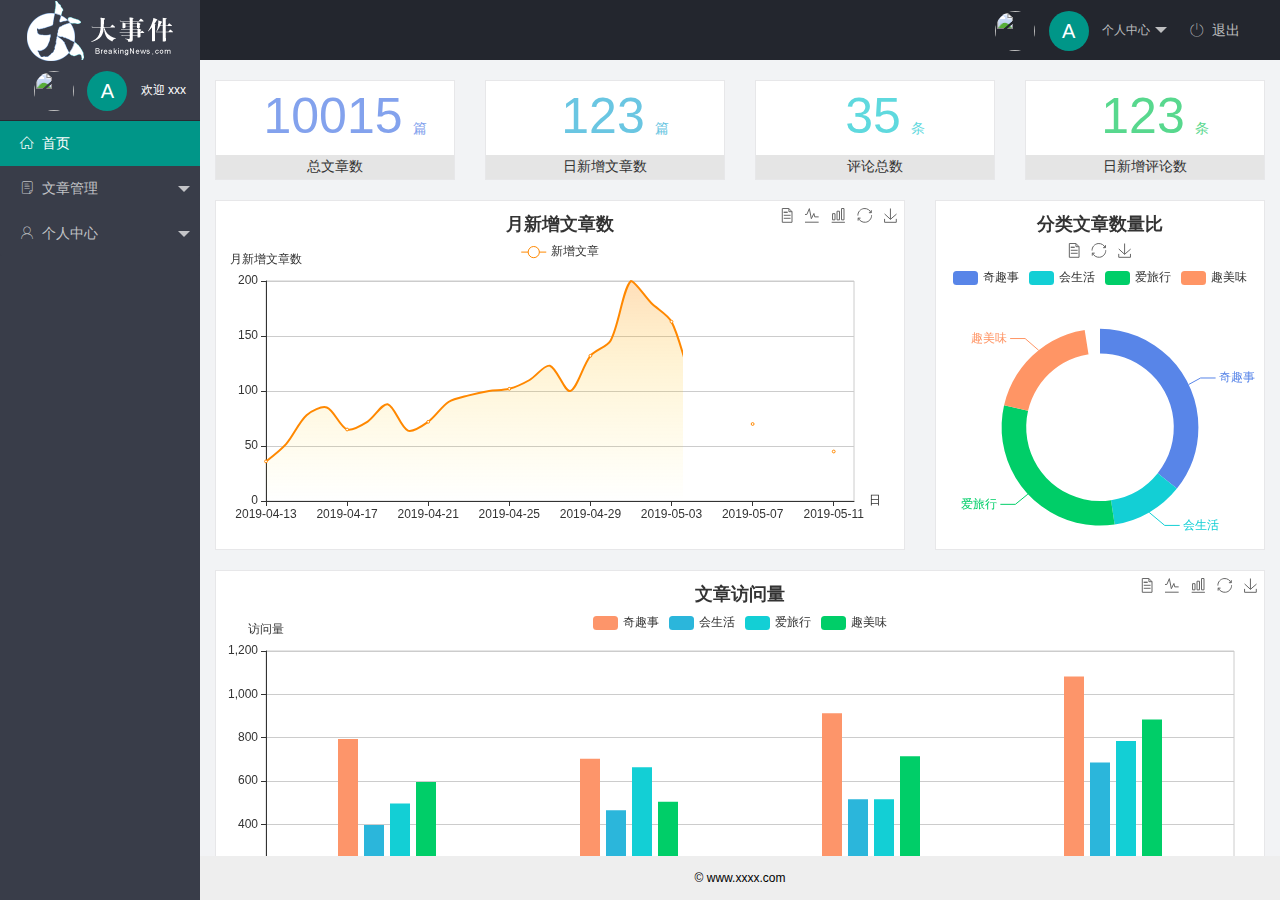
==== commit 0a543ea1: "完成个人中心功能的开发" ====
--- a/index.html
+++ b/index.html
@@ -26,9 +26,9 @@
                             个人中心
                         </a>
                         <dl class="layui-nav-child">
-                            <dd><a href="">基本资料</a></dd>
-                            <dd><a href="">更换头像</a></dd>
-                            <dd><a href="">重置密码</a></dd>
+                            <dd><a href="/user/user_info.html" target="fm">基本资料</a></dd>
+                            <dd><a href="/user/user_avatar.html" target="fm">更换头像</a></dd>
+                            <dd><a href="/user/user_pwd.html" target="fm">重置密码</a></dd>
                         </dl>
                     </li>
                     <li class="layui-nav-item"><a href="javascript:;" id="btnLogout"><span class="iconfont
@@ -66,11 +66,11 @@
                             <a href="javascript:;"><span class="iconfont
                                     icon-user"></span>个人中心</a>
                             <dl class="layui-nav-child">
-                                <dd><a href="javascript:;"><i class="layui-icon
+                                <dd><a href="/user/user_info.html" target="fm"><i class="layui-icon
                                             layui-icon-app"></i> 基本资料</a></dd>
-                                <dd><a href="javascript:;"><i class="layui-icon
+                                <dd><a href="/user/user_avatar.html" target="fm"><i class="layui-icon
                                             layui-icon-app"></i> 更换头像</a></dd>
-                                <dd><a href="javascript:;"><i class="layui-icon
+                                <dd><a href="/user/user_pwd.html" target="fm"><i class="layui-icon
                                             layui-icon-app"></i> 重置密码</a></dd>
                             </dl>
                         </li>
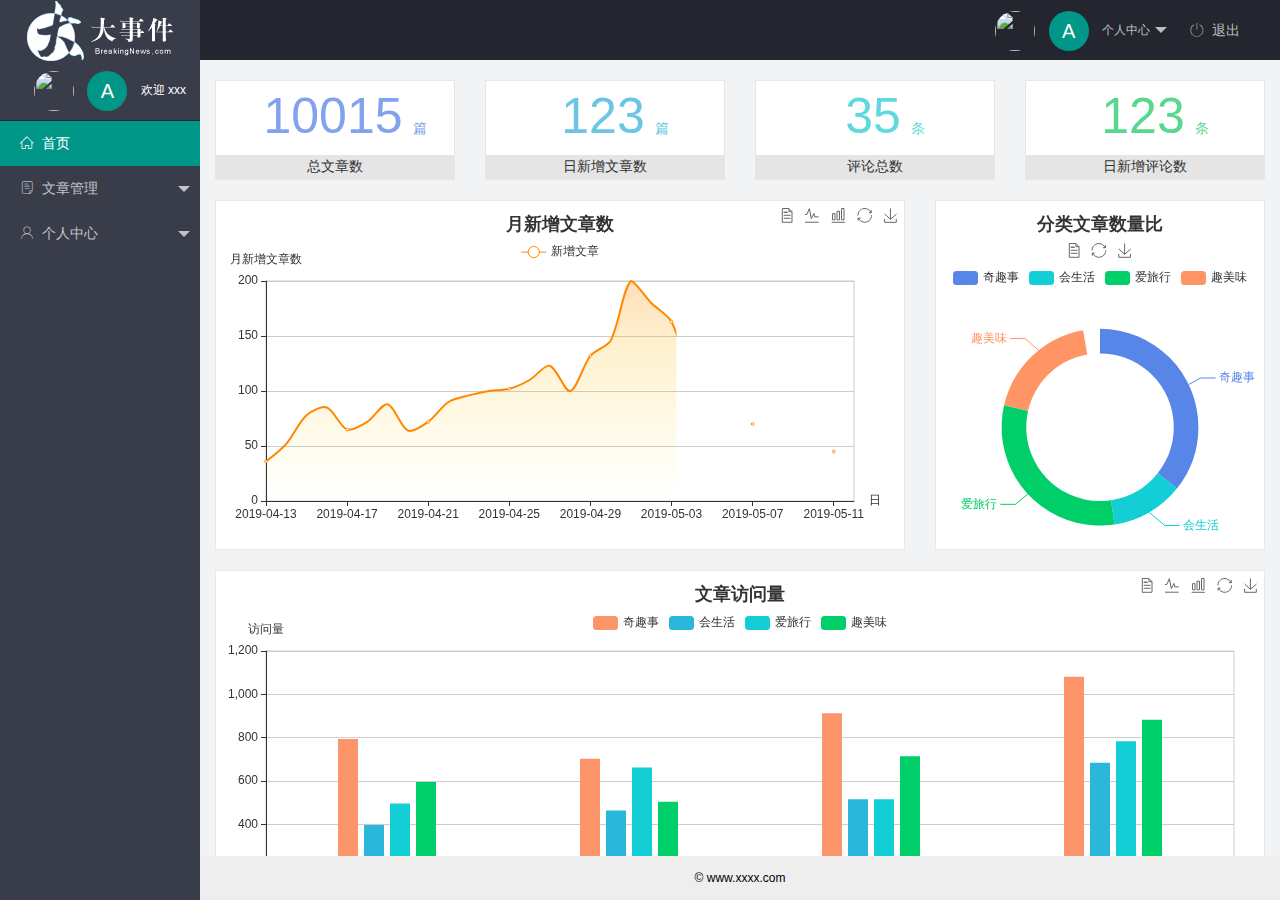
==== commit 5b2cb223: "完成文章管理相关功能的开发" ====
--- a/index.html
+++ b/index.html
@@ -54,11 +54,11 @@
                             <a class="" href="javascript:;"><span
                                     class="iconfont icon-16"></span>文章管理</a>
                             <dl class="layui-nav-child">
-                                <dd><a href="javascript:;"><i class="layui-icon
+                                <dd><a href="/article/art_cate.html" target="fm"><i class="layui-icon
                                             layui-icon-app"></i> 文章类别</a></dd>
-                                <dd><a href="javascript:;"><i class="layui-icon
+                                <dd><a href="/article/art_list.html" target="fm"><i class="layui-icon
                                             layui-icon-app"></i> 文章列表</a></dd>
-                                <dd><a href="javascript:;"><i class="layui-icon
+                                <dd><a href="/article/art_pub.html" target="fm"><i class="layui-icon
                                             layui-icon-app"></i> 发布文章</a></dd>
                             </dl>
                         </li>
